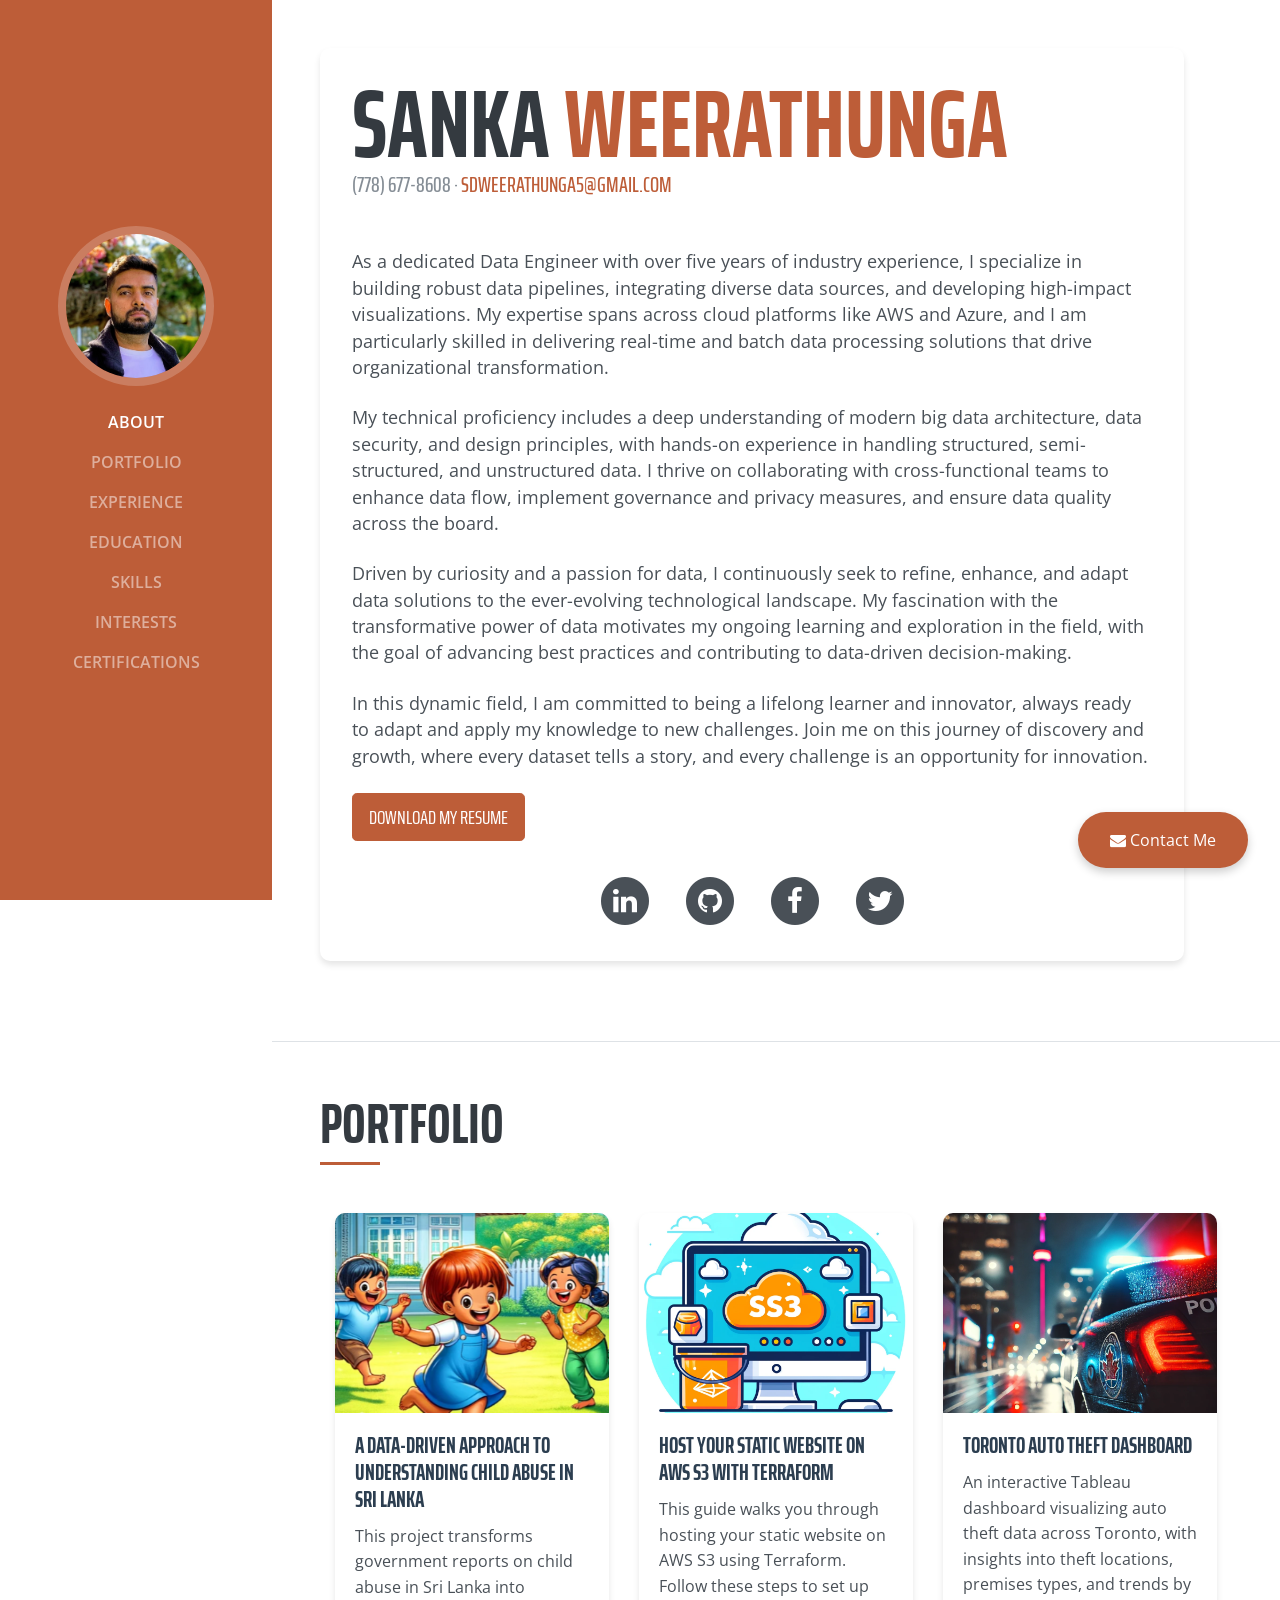
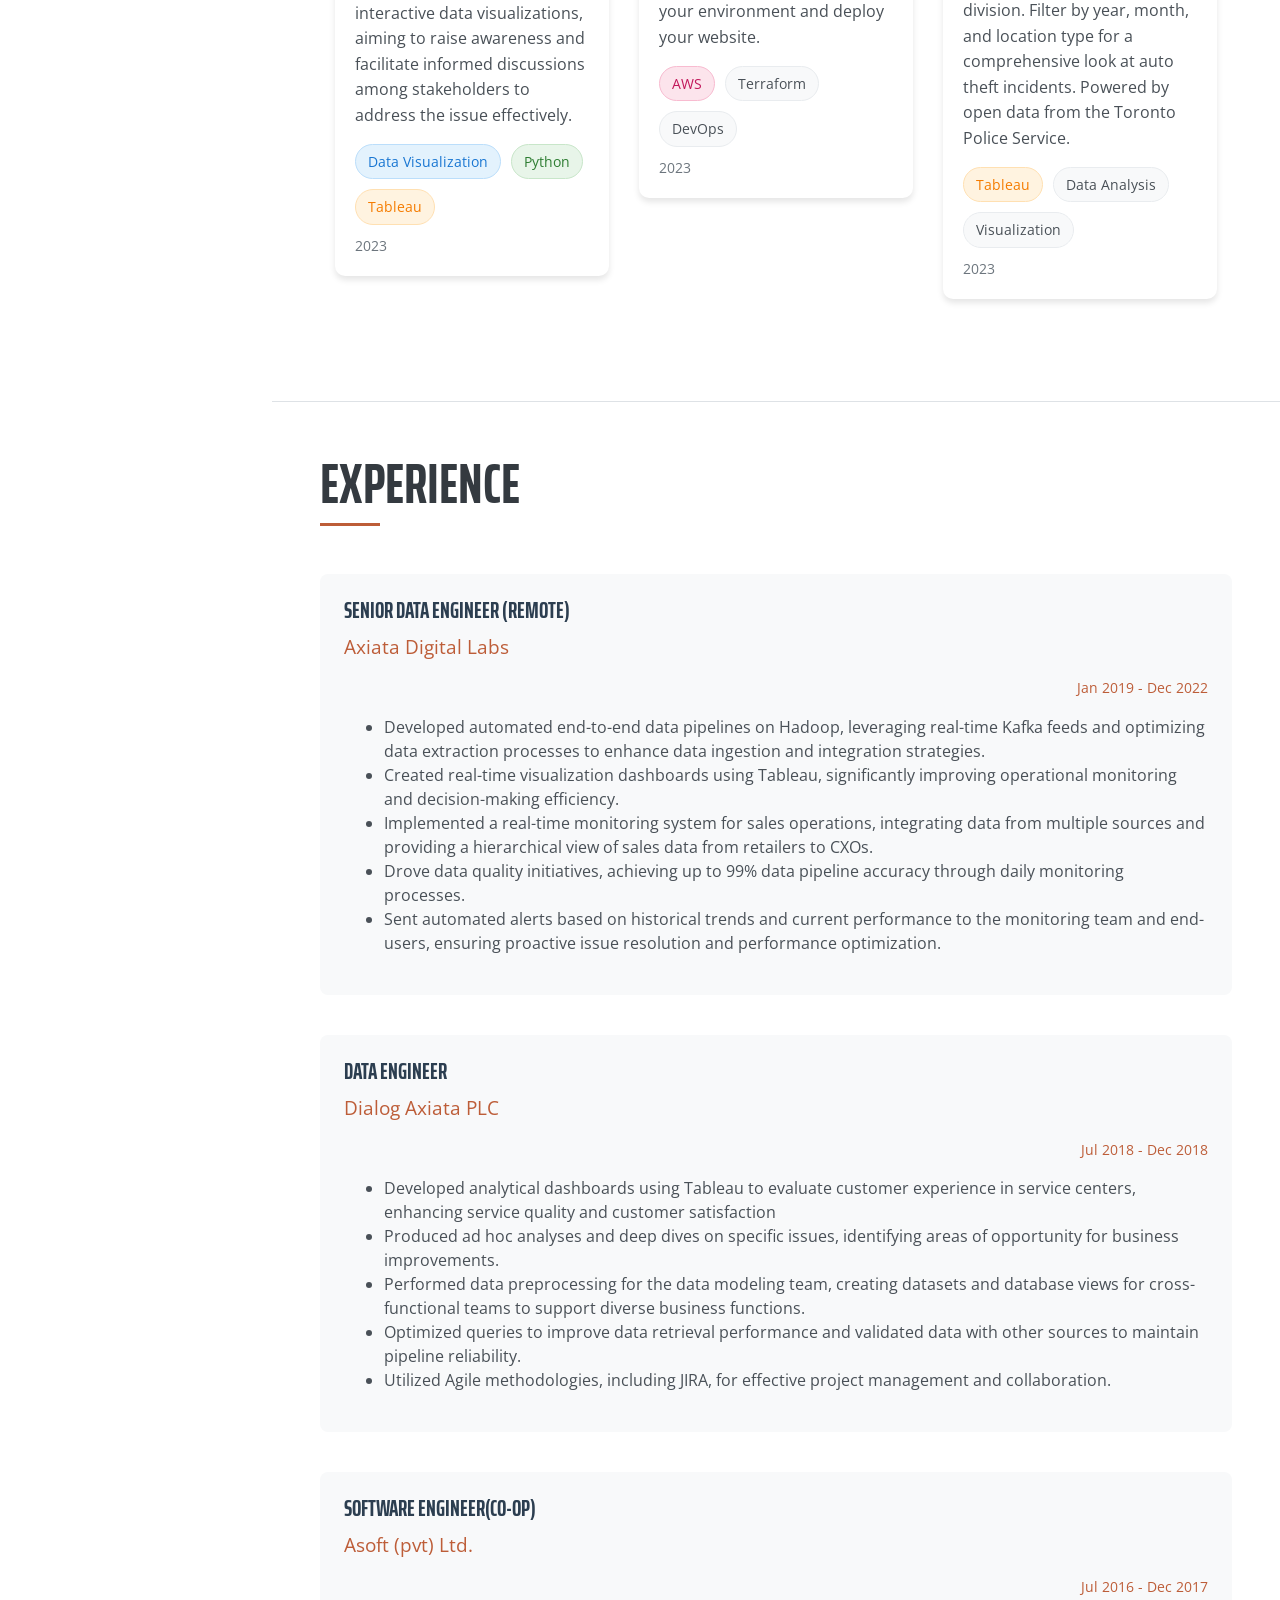
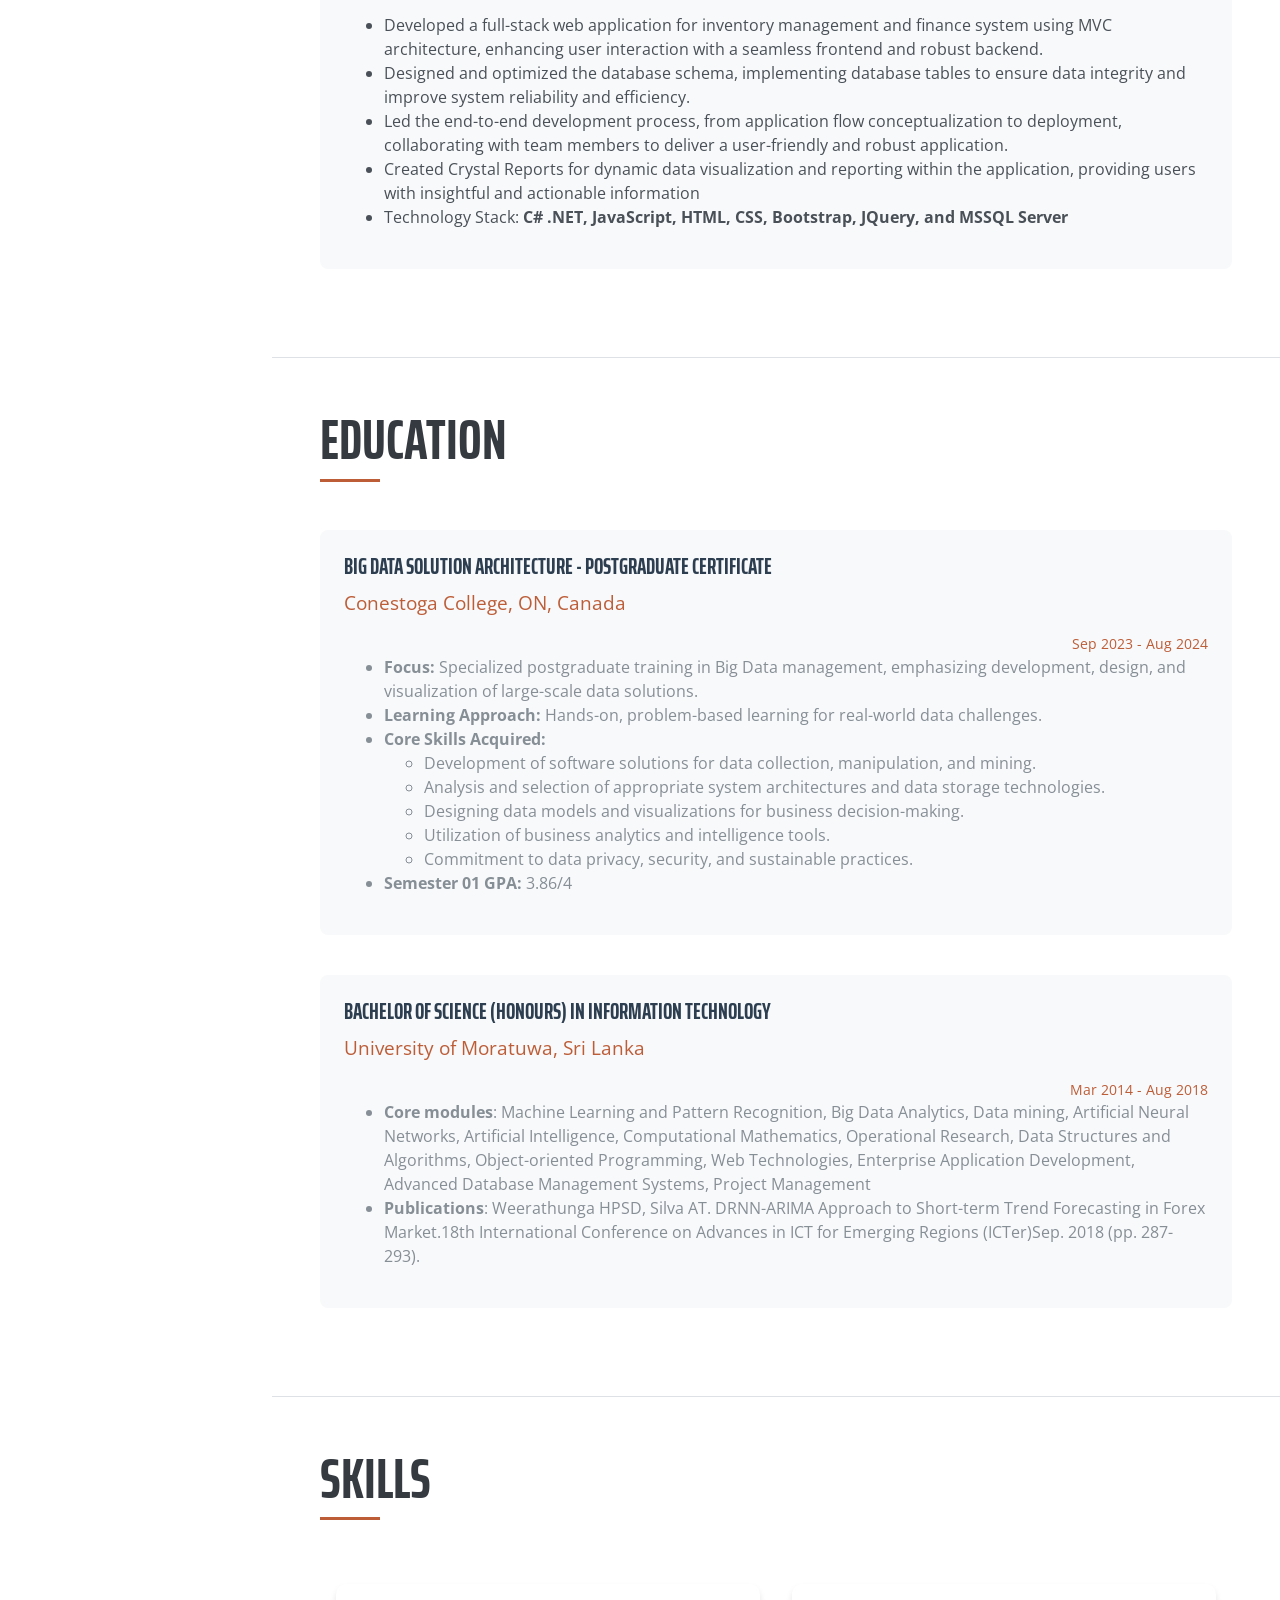
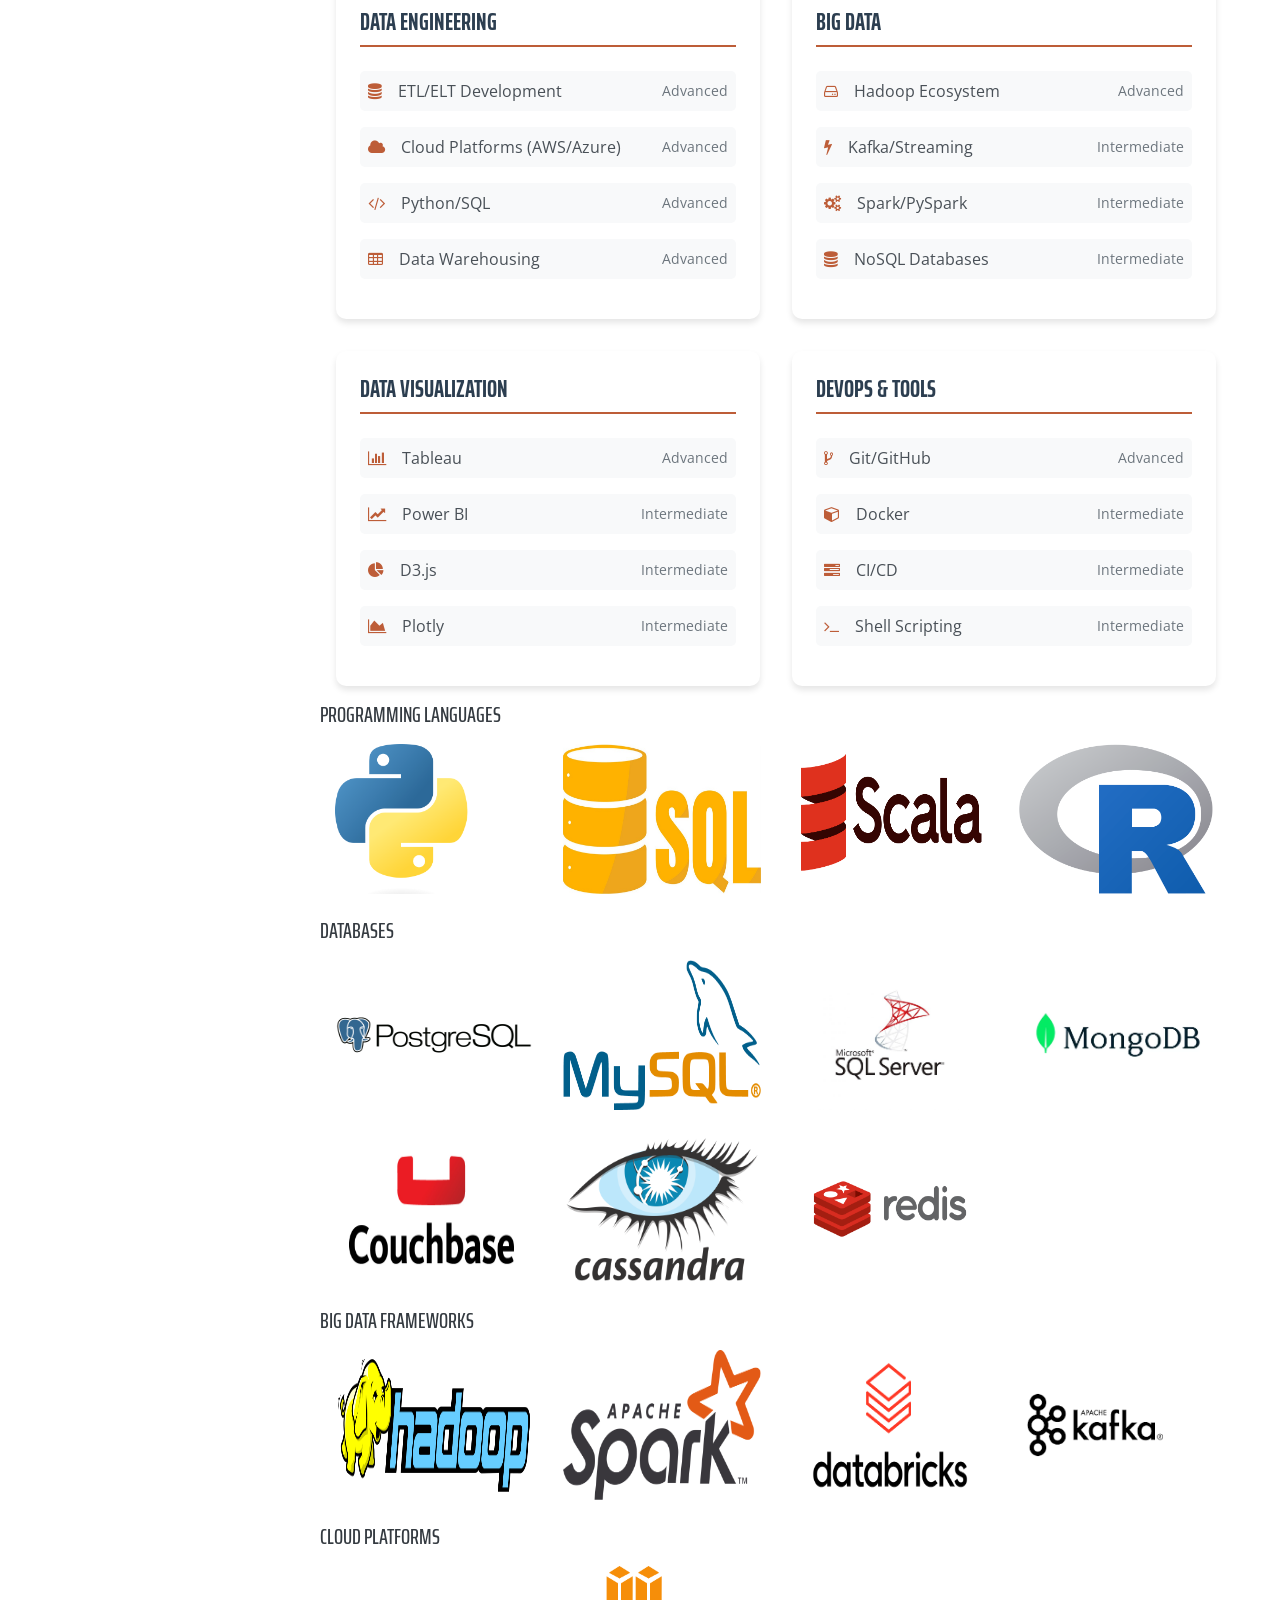
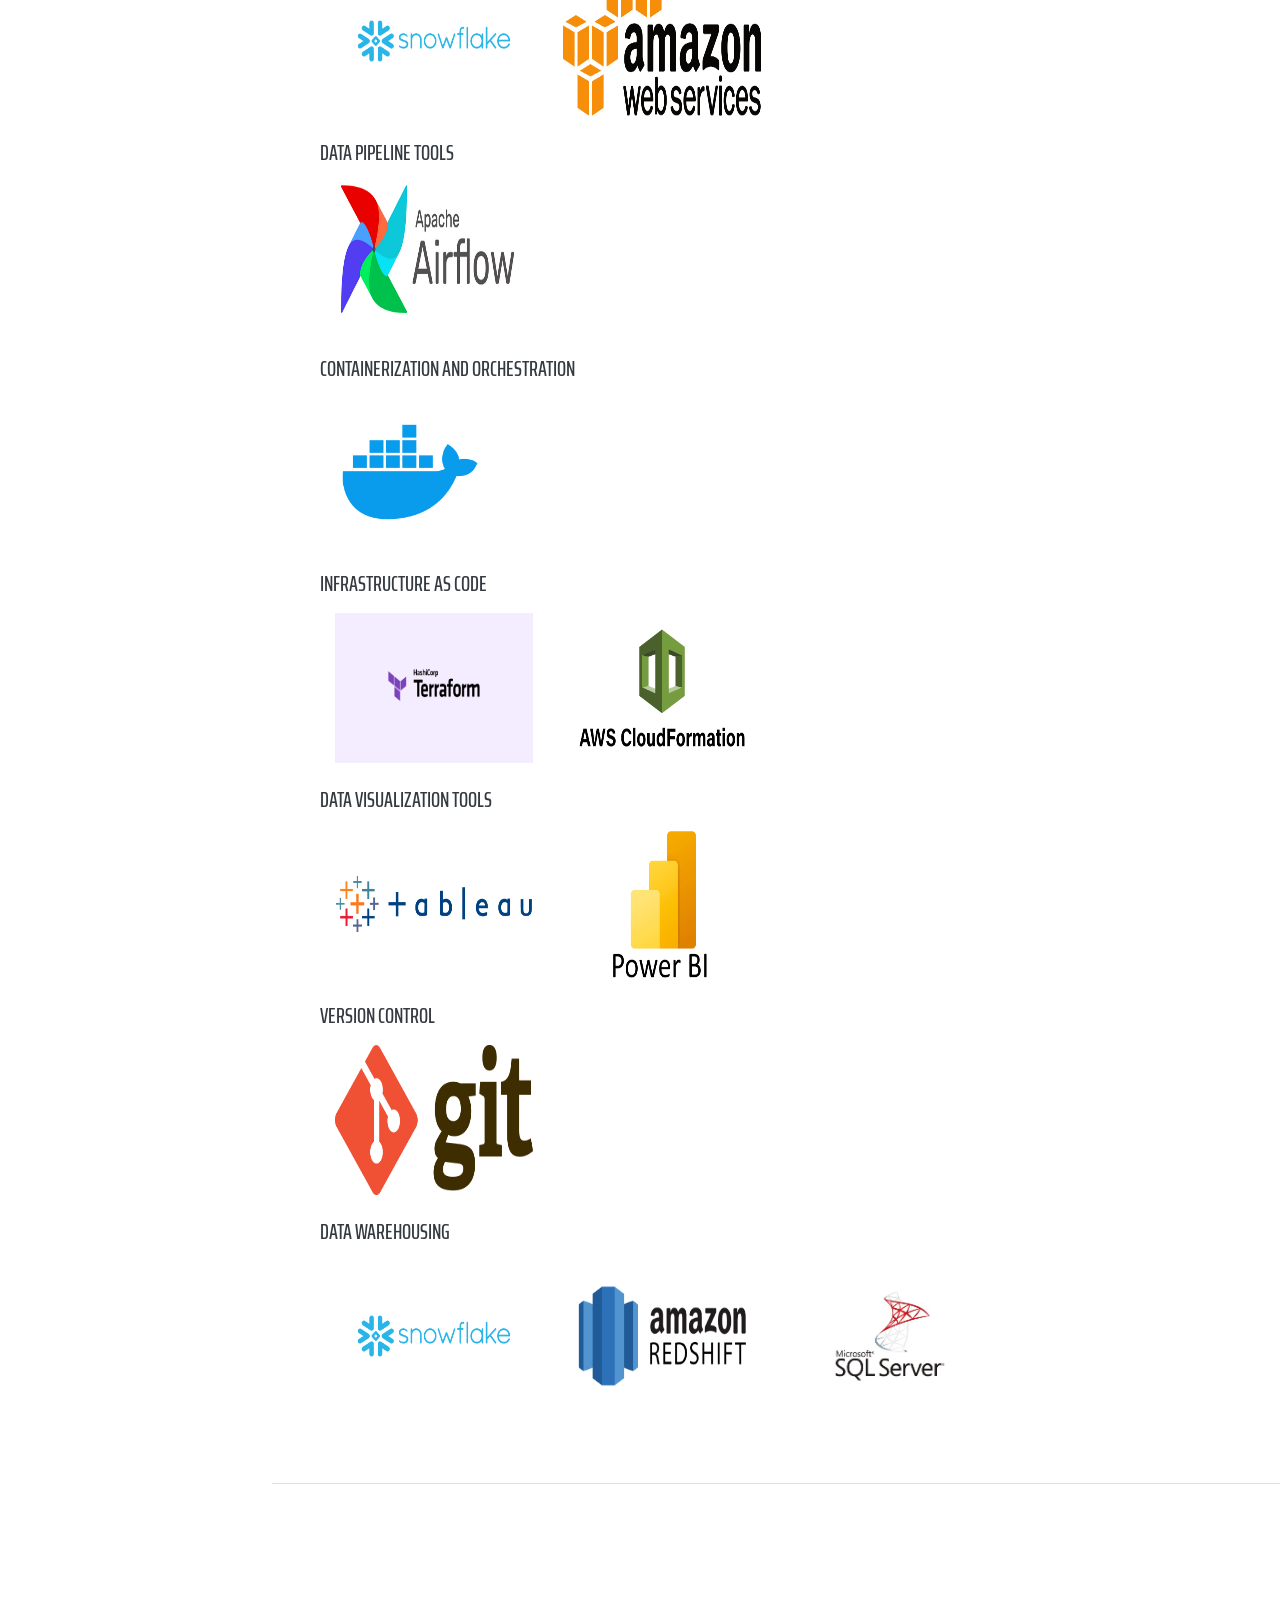
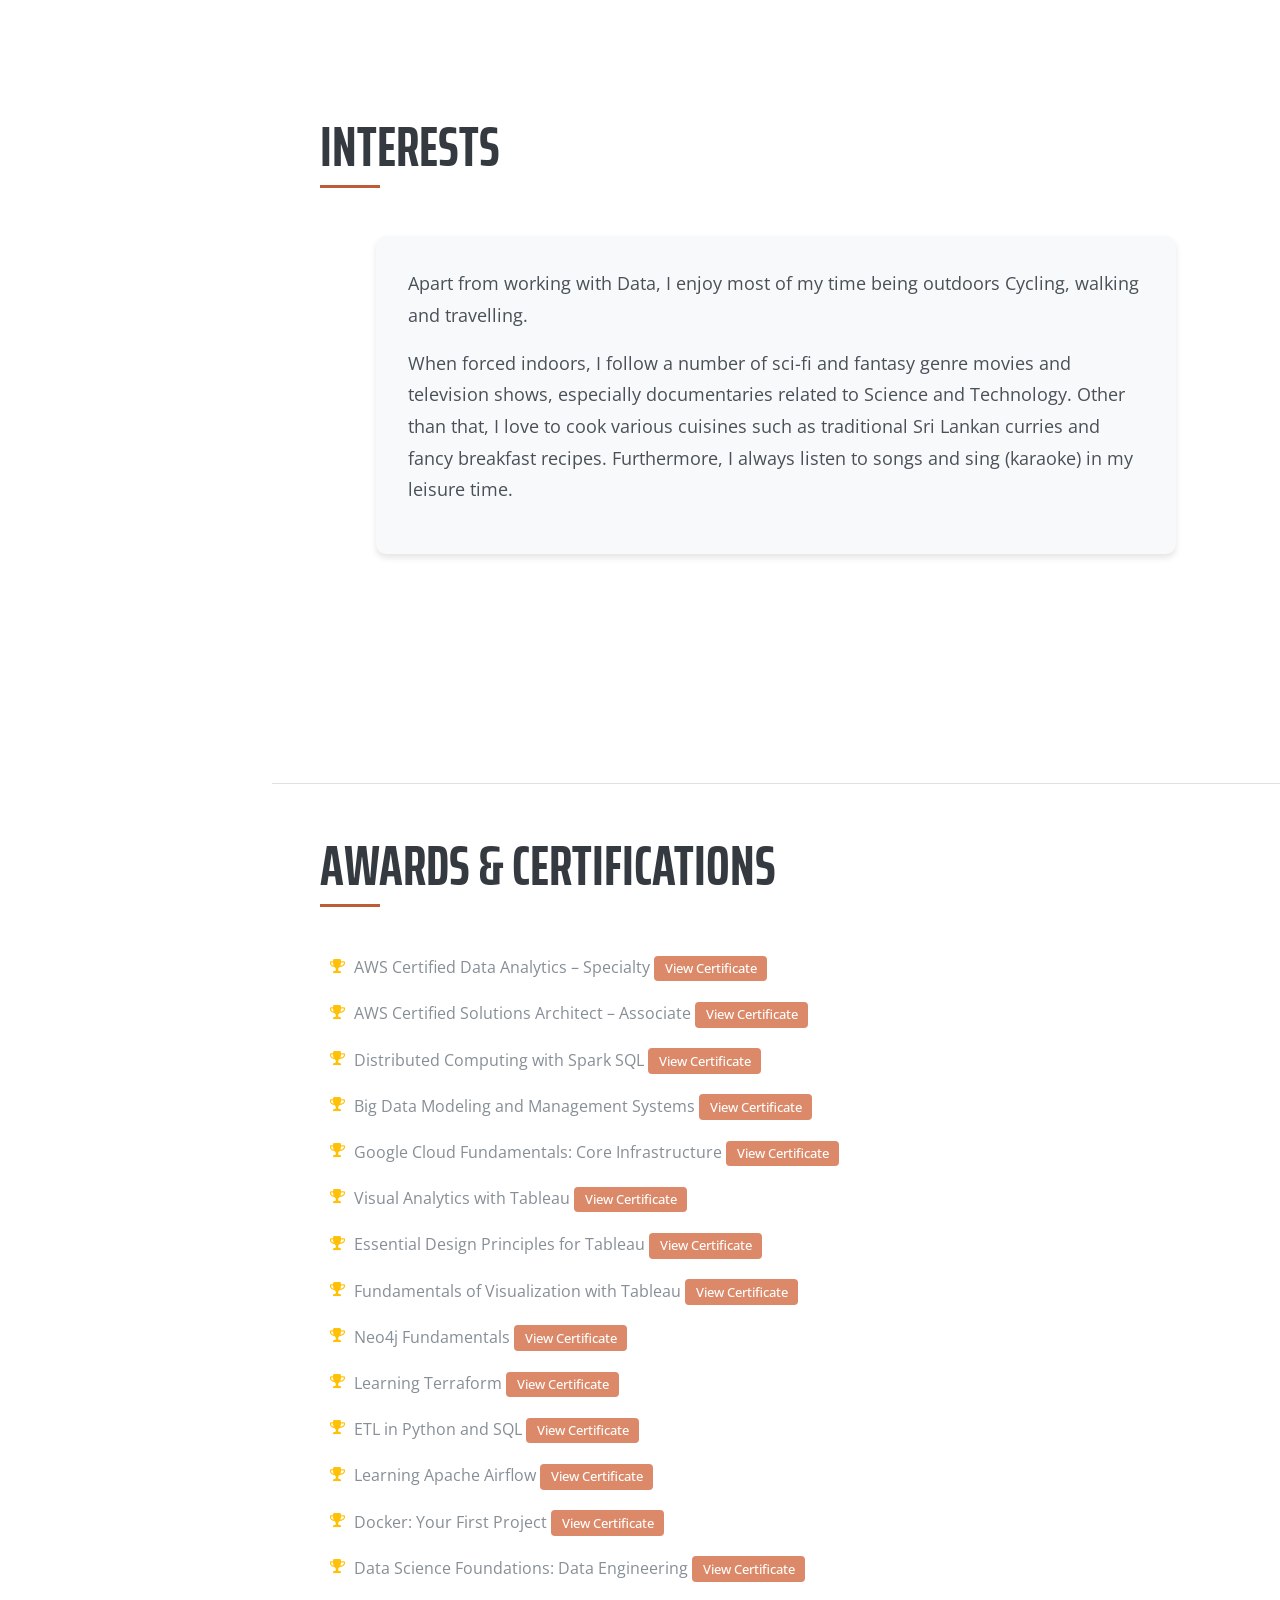
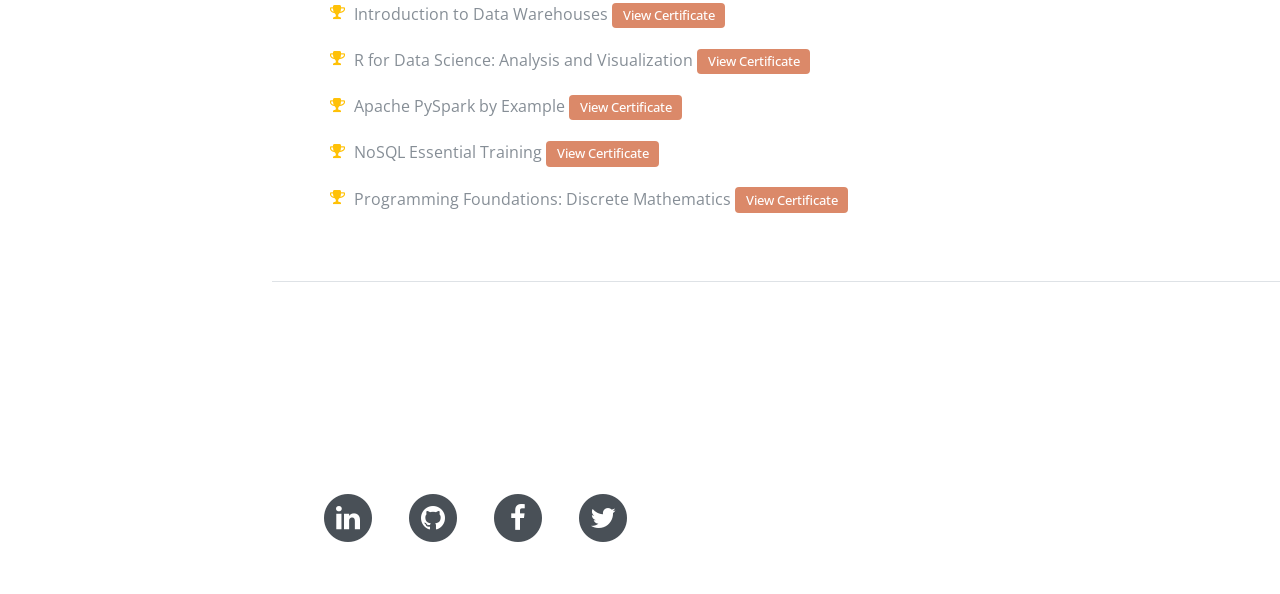
==== index.html @ 26656d1e "revamp" ====
<!DOCTYPE html>
<!-- Test deployment workflow -->
<html lang="en">

<head>
  <!-- Google tag (gtag.js) -->
  <script async src="https://www.googletagmanager.com/gtag/js?id=G-53X48XYKJS"></script>
  <script>
    window.dataLayer = window.dataLayer || [];
    function gtag() { dataLayer.push(arguments); }
    gtag('js', new Date());

    gtag('config', 'G-53X48XYKJS');
  </script>


  <meta charset="utf-8">
  <meta name="viewport" content="width=device-width, initial-scale=1, shrink-to-fit=no">
  <meta name="description" content="">
  <meta name="author" content="">

  <title>Sanka Weerathunga</title>

  <!-- Bootstrap core CSS -->
  <link href="vendor/bootstrap/css/bootstrap.min.css" rel="stylesheet">

  <!-- Custom fonts for this template -->
  <link href="https://fonts.googleapis.com/css?family=Saira+Extra+Condensed:100,200,300,400,500,600,700,800,900"
    rel="stylesheet">
  <link href="https://fonts.googleapis.com/css?family=Open+Sans:300,300i,400,400i,600,600i,700,700i,800,800i"
    rel="stylesheet">
  <link href="vendor/font-awesome/css/font-awesome.min.css" rel="stylesheet">
  <link href="vendor/devicons/css/devicons.min.css" rel="stylesheet">
  <link href="vendor/simple-line-icons/css/simple-line-icons.css" rel="stylesheet">

  <!-- Custom styles for this template -->
  <link href="css/my_style.css" rel="stylesheet">
  <link href="css/resume.min.css" rel="stylesheet">
  <link href="css/portfolio.css" rel="stylesheet">
  <link href="css/skills.css" rel="stylesheet">
  <link href="css/main.css" rel="stylesheet">
  <link href="css/contact.css" rel="stylesheet">

  <div id="header-component"></div>
</head>

<body id="page-top">

  <nav class="navbar navbar-expand-lg navbar-dark bg-primary fixed-top" id="sideNav">
    <a class="navbar-brand js-scroll-trigger" href="#page-top">
      <span class="d-block d-lg-none"></span>
      <span class="d-none d-lg-block">
        <img class="img-fluid img-profile rounded-circle mx-auto mb-2" src="img/profile.jpg" alt="">
      </span>
    </a>
    <button class="navbar-toggler" type="button" data-toggle="collapse" data-target="#navbarSupportedContent"
      aria-controls="navbarSupportedContent" aria-expanded="false" aria-label="Toggle navigation">
      <span class="navbar-toggler-icon"></span>
    </button>
    <div class="collapse navbar-collapse" id="navbarSupportedContent">
      <ul class="navbar-nav">
        <li class="nav-item">
          <a class="nav-link js-scroll-trigger" href="#about">About</a>
        </li>
        <li class="nav-item">
          <a class="nav-link js-scroll-trigger" href="#portfolio">Portfolio</a>
        </li>
        <li class="nav-item">
          <a class="nav-link js-scroll-trigger" href="#experience">Experience</a>
        </li>
        <li class="nav-item">
          <a class="nav-link js-scroll-trigger" href="#education">Education</a>
        </li>
        <li class="nav-item">
          <a class="nav-link js-scroll-trigger" href="#skills">Skills</a>
        </li>
        <li class="nav-item">
          <a class="nav-link js-scroll-trigger" href="#interests">Interests</a>
        </li>
        <li class="nav-item">
          <a class="nav-link js-scroll-trigger" href="#awards">CERTIFICATIONS</a>
        </li>
      </ul>
    </div>
  </nav>

  <div class="container-fluid p-0">

    <section class="resume-section p-3 p-lg-5 d-flex d-column" id="about">
      <div class="my-auto">
        <div class="section-content">
          <h1 class="mb-0">Sanka
            <span class="text-primary">Weerathunga</span>
          </h1>
          <div class="subheading mb-5">(778) 677-8608 ·
            <a href="mailto:sdweerathunga5@gmail.com">sdweerathunga5@gmail.com</a>
          </div>
          <div class="about-content">
            <p class="about-text">As a dedicated Data Engineer with over five years of industry experience, I specialize in building robust data pipelines, 
            integrating diverse data sources, and developing high-impact visualizations. My expertise spans across cloud platforms like AWS and Azure, 
            and I am particularly skilled in delivering real-time and batch data processing solutions that drive organizational transformation.</p>

            <p class="about-text">My technical proficiency includes a deep understanding of modern big data architecture, data security, and design principles, 
            with hands-on experience in handling structured, semi-structured, and unstructured data. 
            I thrive on collaborating with cross-functional teams to enhance data flow, implement governance and privacy measures, 
            and ensure data quality across the board.</p>

            <p class="about-text">Driven by curiosity and a passion for data, I continuously seek to refine, enhance, 
            and adapt data solutions to the ever-evolving technological landscape. My fascination with the transformative power of data motivates my ongoing learning and exploration in the field, 
            with the goal of advancing best practices and contributing to data-driven decision-making.</p>

            <p class="about-text">In this dynamic field, I am committed to being a lifelong learner and innovator, 
            always ready to adapt and apply my knowledge to new challenges. 
            Join me on this journey of discovery and growth, where every dataset tells a story, 
            and every challenge is an opportunity for innovation.</p>
          </div>

          <div class="subheading mb-3">
            <a id="resume" class="btn btn-custom-color btn-lg" href="resume/Sanka_weerathunga_resume.pdf"
              download="Sanka_weerathunga_resume.pdf" target="_blank">Download My Resume</a>
          </div>

          <div class="social-icons">
            <ul class="list-inline list-social-icons mb-0">
              <li class="list-inline-item">
                <a href="https://www.linkedin.com/in/sanka-weerathunga/" target="_blank">
                  <span class="fa-stack fa-lg">
                    <i class="fa fa-circle fa-stack-2x"></i>
                    <i class="fa fa-linkedin fa-stack-1x fa-inverse"></i>
                  </span>
                </a>
              </li>
              <li class="list-inline-item">
                <a href="https://github.com/SankaW/" target="_blank">
                  <span class="fa-stack fa-lg">
                    <i class="fa fa-circle fa-stack-2x"></i>
                    <i class="fa fa-github fa-stack-1x fa-inverse"></i>
                  </span>
                </a>
              </li>
              <li class="list-inline-item">
                <a href="https://www.facebook.com/sanka.weerathunga.5" target="_blank">
                  <span class="fa-stack fa-lg">
                    <i class="fa fa-circle fa-stack-2x"></i>
                    <i class="fa fa-facebook fa-stack-1x fa-inverse"></i>
                  </span>
                </a>
              </li>
              <li class="list-inline-item">
                <a href="#">
                  <span class="fa-stack fa-lg">
                    <i class="fa fa-circle fa-stack-2x"></i>
                    <i class="fa fa-twitter fa-stack-1x fa-inverse"></i>
                  </span>
                </a>
              </li>

            </ul>
          </div>
        </div>
      </div>
    </section>

    <section class="resume-section p-3 p-lg-5 d-flex d-column" id="portfolio">
      <div class="my-auto">
        <h2 class="mb-5">Portfolio</h2>
        <div class="container">
          <div class="row">
            <!-- Projects will be dynamically loaded here -->
          </div>
        </div>
      </div>
    </section>

    <section class="resume-section p-3 p-lg-5 d-flex flex-column" id="experience">
      <div class="my-auto">
        <h2 class="mb-5">Experience</h2>

        <div class="experience-item">
          <div class="resume-content mr-auto">
            <h3 class="experience-title">Senior Data Engineer (remote)</h3>
            <div class="experience-company">Axiata Digital Labs</div>
            <div class="experience-date text-md-right">
              <span class="text-primary">Jan 2019 - Dec 2022</span>
            </div>
            <ul class="experience-description">
              <li>Developed automated end-to-end data pipelines on Hadoop, leveraging real-time Kafka feeds and optimizing data extraction processes to enhance data ingestion and integration strategies.</li>
              <li>Created real-time visualization dashboards using Tableau, significantly improving operational monitoring and decision-making efficiency.</li>
              <li>Implemented a real-time monitoring system for sales operations, integrating data from multiple sources and providing a hierarchical view of sales data from retailers to CXOs.</li>
              <li>Drove data quality initiatives, achieving up to 99% data pipeline accuracy through daily monitoring processes.</li>
              <li>Sent automated alerts based on historical trends and current performance to the monitoring team and end-users, ensuring proactive issue resolution and performance optimization.</li>
            </ul>
          </div>
        </div>

        <div class="experience-item">
          <div class="resume-content mr-auto">
            <h3 class="experience-title">Data Engineer</h3>
            <div class="experience-company">Dialog Axiata PLC</div>
            <div class="experience-date text-md-right">
              <span class="text-primary">Jul 2018 - Dec 2018</span>
            </div>
            <ul class="experience-description">
              <li>Developed analytical dashboards using Tableau to evaluate customer experience in service centers, enhancing service quality and customer satisfaction</li>
              <li>Produced ad hoc analyses and deep dives on specific issues, identifying areas of opportunity for business improvements.</li>
              <li>Performed data preprocessing for the data modeling team, creating datasets and database views for cross-functional teams to support diverse business functions.</li>
              <li>Optimized queries to improve data retrieval performance and validated data with other sources to maintain pipeline reliability.</li>
              <li>Utilized Agile methodologies, including JIRA, for effective project management and collaboration.</li>
            </ul>
          </div>
        </div>

        <div class="experience-item">
          <div class="resume-content mr-auto">
            <h3 class="experience-title">Software Engineer(Co-op)</h3>
            <div class="experience-company">Asoft (pvt) Ltd.</div>
            <div class="experience-date text-md-right">
              <span class="text-primary">Jul 2016 - Dec 2017</span>
            </div>
            <ul class="experience-description">
              <li>Developed a full-stack web application for inventory management and finance system using MVC architecture,
                enhancing user interaction with a seamless frontend and robust backend.</li>
              <li>Designed and optimized the database schema, implementing database tables to ensure data integrity and
                improve system reliability and efficiency.</li>
              <li>Led the end-to-end development process, from application flow conceptualization to deployment, collaborating
                with team members to deliver a user-friendly and robust application.</li>
              <li>Created Crystal Reports for dynamic data visualization and reporting within the application, providing users
                with insightful and actionable information</li>
              <li>Technology Stack:<b> C# .NET, JavaScript, HTML, CSS, Bootstrap, JQuery, and MSSQL Server</b></li>
            </ul>
          </div>
        </div>
      </div>
    </section>

    <section class="resume-section p-3 p-lg-5 d-flex flex-column" id="education">
      <div class="my-auto">
        <h2 class="mb-5">Education</h2>

        <div class="education-item">
          <div class="resume-content mr-auto">
            <h3 class="education-title">Big Data Solution Architecture - Postgraduate Certificate</h3>
            <div class="education-school">Conestoga College, ON, Canada</div>
            <div class="education-date text-md-right">
              <span class="text-primary">Sep 2023 - Aug 2024</span>
            </div>
            <ul>
              <li><strong>Focus:</strong> Specialized postgraduate training in Big Data management, emphasizing
                development, design, and visualization of large-scale data solutions.</li>
              <li><strong>Learning Approach:</strong> Hands-on, problem-based learning for real-world data challenges.</li>
              <li><strong>Core Skills Acquired:</strong>
                <ul>
                  <li>Development of software solutions for data collection, manipulation, and mining.</li>
                  <li>Analysis and selection of appropriate system architectures and data storage technologies.</li>
                  <li>Designing data models and visualizations for business decision-making.</li>
                  <li>Utilization of business analytics and intelligence tools.</li>
                  <li>Commitment to data privacy, security, and sustainable practices.</li>
                </ul>
              <li><strong>Semester 01 GPA:</strong> 3.86/4</li>
            </ul>
          </div>
        </div>

        <div class="education-item">
          <div class="resume-content mr-auto">
            <h3 class="education-title">Bachelor of Science (Honours) in Information Technology</h3>
            <div class="education-school">University of Moratuwa, Sri Lanka</div>
            <div class="education-date text-md-right">
              <span class="text-primary">Mar 2014 - Aug 2018</span>
            </div>
            <ul>
              <li><b>Core modules</b>: Machine Learning and Pattern Recognition, Big Data Analytics, Data mining,
                Artificial Neural Networks, Artificial Intelligence, Computational Mathematics, Operational Research,
                Data Structures and Algorithms, Object-oriented Programming, Web Technologies, Enterprise Application
                Development, Advanced Database Management Systems, Project Management</li>
              <li><b>Publications</b>: Weerathunga HPSD, Silva AT. DRNN-ARIMA Approach to Short-term Trend Forecasting in
                Forex Market.18th International Conference on Advances in ICT for Emerging Regions
                (ICTer)Sep. 2018 (pp. 287-293).</li>
            </ul>
          </div>
        </div>
      </div>
    </section>

    <section class="resume-section p-3 p-lg-5 d-flex flex-column" id="skills">
      <div class="my-auto">
        <h2 class="mb-5">Skills</h2>
        
        <div class="skills-container">
          <!-- Data Engineering Skills -->
          <div class="skill-category">
            <h3>Data Engineering</h3>
            <ul class="skill-list">
              <li class="skill-item">
                <i class="fa fa-database skill-icon"></i>
                <span class="skill-name">ETL/ELT Development</span>
                <span class="skill-level">Advanced</span>
              </li>
              <li class="skill-item">
                <i class="fa fa-cloud skill-icon"></i>
                <span class="skill-name">Cloud Platforms (AWS/Azure)</span>
                <span class="skill-level">Advanced</span>
              </li>
              <li class="skill-item">
                <i class="fa fa-code skill-icon"></i>
                <span class="skill-name">Python/SQL</span>
                <span class="skill-level">Advanced</span>
              </li>
              <li class="skill-item">
                <i class="fa fa-table skill-icon"></i>
                <span class="skill-name">Data Warehousing</span>
                <span class="skill-level">Advanced</span>
              </li>
            </ul>
          </div>

          <!-- Big Data Skills -->
          <div class="skill-category">
            <h3>Big Data</h3>
            <ul class="skill-list">
              <li class="skill-item">
                <i class="fa fa-hdd-o skill-icon"></i>
                <span class="skill-name">Hadoop Ecosystem</span>
                <span class="skill-level">Advanced</span>
              </li>
              <li class="skill-item">
                <i class="fa fa-bolt skill-icon"></i>
                <span class="skill-name">Kafka/Streaming</span>
                <span class="skill-level">Intermediate</span>
              </li>
              <li class="skill-item">
                <i class="fa fa-cogs skill-icon"></i>
                <span class="skill-name">Spark/PySpark</span>
                <span class="skill-level">Intermediate</span>
              </li>
              <li class="skill-item">
                <i class="fa fa-database skill-icon"></i>
                <span class="skill-name">NoSQL Databases</span>
                <span class="skill-level">Intermediate</span>
              </li>
            </ul>
          </div>

          <!-- Visualization Skills -->
          <div class="skill-category">
            <h3>Data Visualization</h3>
            <ul class="skill-list">
              <li class="skill-item">
                <i class="fa fa-bar-chart skill-icon"></i>
                <span class="skill-name">Tableau</span>
                <span class="skill-level">Advanced</span>
              </li>
              <li class="skill-item">
                <i class="fa fa-line-chart skill-icon"></i>
                <span class="skill-name">Power BI</span>
                <span class="skill-level">Intermediate</span>
              </li>
              <li class="skill-item">
                <i class="fa fa-pie-chart skill-icon"></i>
                <span class="skill-name">D3.js</span>
                <span class="skill-level">Intermediate</span>
              </li>
              <li class="skill-item">
                <i class="fa fa-area-chart skill-icon"></i>
                <span class="skill-name">Plotly</span>
                <span class="skill-level">Intermediate</span>
              </li>
            </ul>
          </div>

          <!-- DevOps Skills -->
          <div class="skill-category">
            <h3>DevOps & Tools</h3>
            <ul class="skill-list">
              <li class="skill-item">
                <i class="fa fa-code-fork skill-icon"></i>
                <span class="skill-name">Git/GitHub</span>
                <span class="skill-level">Advanced</span>
              </li>
              <li class="skill-item">
                <i class="fa fa-cube skill-icon"></i>
                <span class="skill-name">Docker</span>
                <span class="skill-level">Intermediate</span>
              </li>
              <li class="skill-item">
                <i class="fa fa-tasks skill-icon"></i>
                <span class="skill-name">CI/CD</span>
                <span class="skill-level">Intermediate</span>
              </li>
              <li class="skill-item">
                <i class="fa fa-terminal skill-icon"></i>
                <span class="skill-name">Shell Scripting</span>
                <span class="skill-level">Intermediate</span>
              </li>
            </ul>
          </div>
        </div>
      </div>
    </section>

    <section class="resume-section p-3 p-lg-5 d-flex flex-column" id="interests">
      <div class="my-auto">
        <h2 class="mb-5">Interests</h2>
        <div class="interests-content">
          <p class="interests-text">Apart from working with Data, I enjoy most of my time being outdoors Cycling, walking and travelling.</p>
          <p class="interests-text">When forced indoors, I follow a number of sci-fi and fantasy genre movies and television shows,
            especially documentaries related to Science and Technology. Other than that, I love to cook various cuisines
            such as traditional Sri Lankan curries and fancy breakfast recipes. Furthermore, I always listen to songs and
            sing (karaoke) in my leisure time.</p>
        </div>
      </div>
    </section>

    <section class="resume-section p-3 p-lg-5 d-flex flex-column" id="awards">
      <div class="my-auto">
        <h2 class="mb-5">Awards &amp; Certifications</h2>
        <ul id="certificate_list" class="fa-ul mb-0">
          <!--Certificate list will be created by js based od csv file data , that convert by csv to js array-->
        </ul>
      </div>
    </section>

    <button id="toggle-contact" class="contact-btn toggle-contact">
      <i class="fa fa-envelope"></i> Contact Me
    </button>

    <section class="contact-section" id="contact">
      <div id="contact-container" class="contact-container">
        <div class="contact-form">
          <h2 class="mb-4">Get in Touch</h2>
          
          <div id="success-message" class="success-message"></div>
          <div id="error-message" class="error-message"></div>
          
          <form id="contact-form">
            <div class="form-group">
              <label for="contact-name" class="form-label">Name</label>
              <input type="text" id="contact-name" class="form-control" required>
            </div>
            
            <div class="form-group">
              <label for="contact-email" class="form-label">Email</label>
              <input type="email" id="contact-email" class="form-control" required>
            </div>
            
            <div class="form-group">
              <label for="contact-subject" class="form-label">Subject</label>
              <input type="text" id="contact-subject" class="form-control" required>
            </div>
            
            <div class="form-group">
              <label for="contact-message" class="form-label">Message</label>
              <textarea id="contact-message" class="form-control" required></textarea>
            </div>
            
            <button type="submit" id="submit-contact" class="contact-btn">
              Send Message
              <span id="submit-spinner" class="spinner"></span>
            </button>
          </form>
        </div>
      </div>
    </section>

  </div>
  
  <div id="footer-component"></div>
  <script src="js/components.js"></script>
  <script src="js/projects.js"></script>
  
  <!-- Bootstrap core JavaScript -->
  <script src="vendor/jquery/jquery.min.js"></script>
  <script src="vendor/bootstrap/js/bootstrap.bundle.min.js"></script>

  <!-- Plugin JavaScript -->
  <script src="vendor/jquery-easing/jquery.easing.min.js"></script>

  <!-- Custom scripts for this template -->
  <!-- <script src="https://ajax.googleapis.com/ajax/libs/jquery/3.5.1/jquery.min.js"></script> -->
  <script src="certifications/certifications.js"></script>
  <script src="skills/technology_tools.js"></script>
  <script src="js/my_js.js"></script>
  <script src="js/resume.min.js"></script>
  <script src="js/contact.js"></script>

</body>

</html>
---- vendor/devicons/css/devicons.min.css ----
/*!
 *  Devicons 1.8.0 made by Theodore Vorillas / http://vorillaz.com 
 */
@font-face{font-family:devicons;src:url(../fonts/devicons.eot?xqxft6);src:url(../fonts/devicons.eot?#iefixxqxft6) format("embedded-opentype"),url(../fonts/devicons.woff?xqxft6) format("woff"),url(../fonts/devicons.ttf?xqxft6) format("truetype"),url(../fonts/devicons.svg?xqxft6#devicons) format("svg");font-weight:400;font-style:normal}.devicons{font-family:devicons;speak:none;font-style:normal;font-weight:400;font-variant:normal;text-transform:none;line-height:1;-webkit-font-smoothing:antialiased;-moz-osx-font-smoothing:grayscale}.devicons-git:before{content:"\e602"}.devicons-git_compare:before{content:"\e628"}.devicons-git_branch:before{content:"\e625"}.devicons-git_commit:before{content:"\e629"}.devicons-git_pull_request:before{content:"\e626"}.devicons-git_merge:before{content:"\e627"}.devicons-bitbucket:before{content:"\e603"}.devicons-github_alt:before{content:"\e608"}.devicons-github_badge:before{content:"\e609"}.devicons-github:before{content:"\e60a"}.devicons-github_full:before{content:"\e617"}.devicons-java:before{content:"\e638"}.devicons-ruby:before{content:"\e639"}.devicons-scala:before{content:"\e637"}.devicons-python:before{content:"\e63c"}.devicons-go:before{content:"\e624"}.devicons-ruby_on_rails:before{content:"\e63b"}.devicons-django:before{content:"\e61d"}.devicons-markdown:before{content:"\e63e"}.devicons-php:before{content:"\e63d"}.devicons-mysql:before{content:"\e604"}.devicons-streamline:before{content:"\e605"}.devicons-database:before{content:"\e606"}.devicons-laravel:before{content:"\e63f"}.devicons-javascript:before{content:"\e64e"}.devicons-angular:before{content:"\e653"}.devicons-backbone:before{content:"\e652"}.devicons-coffeescript:before{content:"\e651"}.devicons-jquery:before{content:"\e650"}.devicons-modernizr:before{content:"\e620"}.devicons-jquery_ui:before{content:"\e654"}.devicons-ember:before{content:"\e61b"}.devicons-dojo:before{content:"\e61c"}.devicons-nodejs:before{content:"\e619"}.devicons-nodejs_small:before{content:"\e618"}.devicons-javascript_shield:before{content:"\e64f"}.devicons-bootstrap:before{content:"\e647"}.devicons-sass:before{content:"\e64b"}.devicons-css3_full:before{content:"\e64a"}.devicons-css3:before{content:"\e649"}.devicons-html5:before{content:"\e636"}.devicons-html5_multimedia:before{content:"\e632"}.devicons-html5_device_access:before{content:"\e633"}.devicons-html5_3d_effects:before{content:"\e635"}.devicons-html5_connectivity:before{content:"\e634"}.devicons-ghost_small:before{content:"\e614"}.devicons-ghost:before{content:"\e61f"}.devicons-magento:before{content:"\e640"}.devicons-joomla:before{content:"\e641"}.devicons-jekyll_small:before{content:"\e60d"}.devicons-drupal:before{content:"\e642"}.devicons-wordpress:before{content:"\e60b"}.devicons-grunt:before{content:"\e64c"}.devicons-bower:before{content:"\e64d"}.devicons-npm:before{content:"\e61e"}.devicons-yahoo_small:before{content:"\e62b"}.devicons-yahoo:before{content:"\e615"}.devicons-bing_small:before{content:"\e600"}.devicons-windows:before{content:"\e60f"}.devicons-linux:before{content:"\e612"}.devicons-ubuntu:before{content:"\e63a"}.devicons-android:before{content:"\e60e"}.devicons-apple:before{content:"\e611"}.devicons-appstore:before{content:"\e613"}.devicons-phonegap:before{content:"\e630"}.devicons-blackberry:before{content:"\e623"}.devicons-stackoverflow:before{content:"\e610"}.devicons-techcrunch:before{content:"\e62c"}.devicons-codrops:before{content:"\e62f"}.devicons-css_tricks:before{content:"\e601"}.devicons-smashing_magazine:before{content:"\e62d"}.devicons-netmagazine:before{content:"\e62e"}.devicons-codepen:before{content:"\e616"}.devicons-cssdeck:before{content:"\e62a"}.devicons-hackernews:before{content:"\e61a"}.devicons-dropbox:before{content:"\e607"}.devicons-google_drive:before{content:"\e631"}.devicons-visualstudio:before{content:"\e60c"}.devicons-unity_small:before{content:"\e621"}.devicons-raspberry_pi:before{content:"\e622"}.devicons-chrome:before{content:"\e643"}.devicons-ie:before{content:"\e644"}.devicons-firefox:before{content:"\e645"}.devicons-opera:before{content:"\e646"}.devicons-safari:before{content:"\e648"}.devicons-swift:before{content:"\e655"}.devicons-symfony:before{content:"\e656"}.devicons-symfony_badge:before{content:"\e657"}.devicons-less:before{content:"\e658"}.devicons-stylus:before{content:"\e659"}.devicons-trello:before{content:"\e65a"}.devicons-atlassian:before{content:"\e65b"}.devicons-jira:before{content:"\e65c"}.devicons-envato:before{content:"\e65d"}.devicons-snap_svg:before{content:"\e65e"}.devicons-raphael:before{content:"\e65f"}.devicons-google_analytics:before{content:"\e660"}.devicons-compass:before{content:"\e661"}.devicons-onedrive:before{content:"\e662"}.devicons-gulp:before{content:"\e663"}.devicons-atom:before{content:"\e664"}.devicons-cisco:before{content:"\e665"}.devicons-nancy:before{content:"\e666"}.devicons-clojure:before{content:"\e668"}.devicons-clojure_alt:before{content:"\e66a"}.devicons-perl:before{content:"\e669"}.devicons-celluloid:before{content:"\e66b"}.devicons-w3c:before{content:"\e66c"}.devicons-redis:before{content:"\e66d"}.devicons-postgresql:before{content:"\e66e"}.devicons-webplatform:before{content:"\e66f"}.devicons-jenkins:before{content:"\e667"}.devicons-requirejs:before{content:"\e670"}.devicons-opensource:before{content:"\e671"}.devicons-typo3:before{content:"\e672"}.devicons-uikit:before{content:"\e673"}.devicons-doctrine:before{content:"\e674"}.devicons-groovy:before{content:"\e675"}.devicons-nginx:before{content:"\e676"}.devicons-haskell:before{content:"\e677"}.devicons-zend:before{content:"\e678"}.devicons-gnu:before{content:"\e679"}.devicons-yeoman:before{content:"\e67a"}.devicons-heroku:before{content:"\e67b"}.devicons-debian:before{content:"\e67d"}.devicons-travis:before{content:"\e67e"}.devicons-dotnet:before{content:"\e67f"}.devicons-codeigniter:before{content:"\e680"}.devicons-javascript_badge:before{content:"\e681"}.devicons-yii:before{content:"\e682"}.devicons-msql_server:before{content:"\e67c"}.devicons-composer:before{content:"\e683"}.devicons-krakenjs_badge:before{content:"\e684"}.devicons-krakenjs:before{content:"\e685"}.devicons-mozilla:before{content:"\e686"}.devicons-firebase:before{content:"\e687"}.devicons-sizzlejs:before{content:"\e688"}.devicons-creativecommons:before{content:"\e689"}.devicons-creativecommons_badge:before{content:"\e68a"}.devicons-mitlicence:before{content:"\e68b"}.devicons-senchatouch:before{content:"\e68c"}.devicons-bugsense:before{content:"\e68d"}.devicons-extjs:before{content:"\e68e"}.devicons-mootools_badge:before{content:"\e68f"}.devicons-mootools:before{content:"\e690"}.devicons-ruby_rough:before{content:"\e691"}.devicons-komodo:before{content:"\e692"}.devicons-coda:before{content:"\e693"}.devicons-bintray:before{content:"\e694"}.devicons-terminal:before{content:"\e695"}.devicons-code:before{content:"\e696"}.devicons-responsive:before{content:"\e697"}.devicons-dart:before{content:"\e698"}.devicons-aptana:before{content:"\e699"}.devicons-mailchimp:before{content:"\e69a"}.devicons-netbeans:before{content:"\e69b"}.devicons-dreamweaver:before{content:"\e69c"}.devicons-brackets:before{content:"\e69d"}.devicons-eclipse:before{content:"\e69e"}.devicons-cloud9:before{content:"\e69f"}.devicons-scrum:before{content:"\e6a0"}.devicons-prolog:before{content:"\e6a1"}.devicons-terminal_badge:before{content:"\e6a2"}.devicons-code_badge:before{content:"\e6a3"}.devicons-mongodb:before{content:"\e6a4"}.devicons-meteor:before{content:"\e6a5"}.devicons-meteorfull:before{content:"\e6a6"}.devicons-fsharp:before{content:"\e6a7"}.devicons-rust:before{content:"\e6a8"}.devicons-ionic:before{content:"\e6a9"}.devicons-sublime:before{content:"\e6aa"}.devicons-appcelerator:before{content:"\e6ab"}.devicons-asterisk:before{content:"\e6ac"}.devicons-aws:before{content:"\e6ad"}.devicons-digital-ocean:before{content:"\e6ae"}.devicons-dlang:before{content:"\e6af"}.devicons-docker:before{content:"\e6b0"}.devicons-erlang:before{content:"\e6b1"}.devicons-google-cloud-platform:before{content:"\e6b2"}.devicons-grails:before{content:"\e6b3"}.devicons-illustrator:before{content:"\e6b4"}.devicons-intellij:before{content:"\e6b5"}.devicons-materializecss:before{content:"\e6b6"}.devicons-openshift:before{content:"\e6b7"}.devicons-photoshop:before{content:"\e6b8"}.devicons-rackspace:before{content:"\e6b9"}.devicons-react:before{content:"\e6ba"}.devicons-redhat:before{content:"\e6bb"}.devicons-scriptcs:before{content:"\e6bc"}.devicons-sqllite:before{content:"\e6c4"}.devicons-vim:before{content:"\e6c5"}
---- css/my_style.css ----
.tableau-responsive-container {
    overflow: hidden;
    position: relative;
    width: 100%;
    padding-top: 56.25%; /* 16:9 Aspect Ratio */
  }
  
  .tableauPlaceholder {
    position: absolute;
    top: 0;
    left: 0;
    width: 100%;
    height: 100%;
  }
  
  #resume {
    background-color: #bd5d38; 
    color: white; 
    border-color: #bd5d38;
  }

  #resume:hover {
    background-color: #ffffff; 
    color: #bd5d38; 
    border-color: #bd5d38;
  }

.list-item {
    margin-bottom: 20px;
  }

.badge-orange {
    background-color: #db8969; /* Or any specific shade of orange you prefer */
}
---- css/resume.min.css ----
/*!
 * Start Bootstrap - Resume v4.0.0-beta.2 (https://startbootstrap.com/template-overviews/resume)
 * Copyright 2013-2017 Start Bootstrap
 * Licensed under MIT (https://github.com/BlackrockDigital/startbootstrap-resume/blob/master/LICENSE)
 */body{font-family:'Open Sans',serif;padding-top:54px;color:#868e96}@media (min-width:992px){body{padding-top:0;padding-left:17rem}}h1,h2,h3,h4,h5,h6{font-family:'Saira Extra Condensed',serif;font-weight:700;text-transform:uppercase;color:#343a40}h1{font-size:6rem;line-height:5.5rem}h2{font-size:3.5rem}.subheading{text-transform:uppercase;font-weight:500;font-family:'Saira Extra Condensed',serif;font-size:1.35rem}.list-social-icons a{color:#495057}.list-social-icons a:hover{color:#bd5d38}.list-social-icons a .fa-lg{font-size:1.75rem}.list-icons{font-size:3rem}.list-icons .list-inline-item i:hover{color:#bd5d38}#sideNav .navbar-nav .nav-item .nav-link{font-weight:600;text-transform:uppercase}@media (min-width:992px){#sideNav{text-align:center;position:fixed;top:0;left:0;display:flex;flex-direction:column;width:17rem;height:100vh}#sideNav .navbar-brand{display:flex;margin:auto auto 0;padding:.5rem}#sideNav .navbar-brand .img-profile{max-width:10rem;max-height:10rem;border:.5rem solid rgba(255,255,255,.2)}#sideNav .navbar-collapse{display:flex;align-items:flex-start;flex-grow:0;width:100%;margin-bottom:auto}#sideNav .navbar-collapse .navbar-nav{flex-direction:column;width:100%}#sideNav .navbar-collapse .navbar-nav .nav-item{display:block}#sideNav .navbar-collapse .navbar-nav .nav-item .nav-link{display:block}}section.resume-section{border-bottom:1px solid #dee2e6;padding-top:5rem!important;padding-bottom:5rem!important}section.resume-section .resume-item .resume-date{min-width:none}@media (min-width:768px){section.resume-section{min-height:100vh}section.resume-section .resume-item .resume-date{min-width:18rem}}@media (min-width:992px){section.resume-section{padding-top:3rem!important;padding-bottom:3rem!important}}.bg-primary{background-color:#bd5d38!important}.text-primary{color:#bd5d38!important}a{color:#bd5d38}a:active,a:focus,a:hover{color:#824027}
---- css/portfolio.css ----
.card {
  transition: transform 0.3s ease-in-out, box-shadow 0.3s ease-in-out;
  border: none;
  box-shadow: 0 4px 6px rgba(0, 0, 0, 0.1);
}

.card:hover {
  transform: translateY(-5px);
  box-shadow: 0 8px 15px rgba(0, 0, 0, 0.2);
}

.card-img-top {
  height: 200px;
  object-fit: cover;
}

.card-title {
  font-size: 1.25rem;
  font-weight: 600;
  margin-bottom: 1rem;
  color: #2c3e50;
}

.card-text {
  color: #666;
  font-size: 0.9rem;
  line-height: 1.6;
}

.tech-stack {
  margin: 1rem 0;
}

.badge {
  font-size: 0.8rem;
  padding: 0.5em 0.8em;
  font-weight: 500;
}

.text-muted {
  font-size: 0.85rem;
}

/* Responsive adjustments */
@media (max-width: 768px) {
  .card-img-top {
    height: 180px;
  }
  
  .card-title {
    font-size: 1.1rem;
  }
  
  .card-text {
    font-size: 0.85rem;
  }
}

.portfolio-tags {
    display: flex;
    flex-wrap: wrap;
    gap: 10px;
    margin-top: 15px;
}

.portfolio-tag {
    background-color: #f8f9fa;
    color: #495057;
    padding: 6px 12px;
    border-radius: 20px;
    font-size: 0.9rem;
    transition: all 0.3s ease;
    border: 1px solid #e9ecef;
}

.portfolio-tag:hover {
    background-color: #e9ecef;
    transform: translateY(-2px);
}

/* Tag color variations */
.portfolio-tag[data-type="Data Visualization"] {
    background-color: #e3f2fd;
    color: #1976d2;
    border-color: #bbdefb;
}

.portfolio-tag[data-type="Python"] {
    background-color: #e8f5e9;
    color: #2e7d32;
    border-color: #c8e6c9;
}

.portfolio-tag[data-type="Tableau"] {
    background-color: #fff3e0;
    color: #f57c00;
    border-color: #ffe0b2;
}

.portfolio-tag[data-type="JavaScript"] {
    background-color: #fff8e1;
    color: #ffa000;
    border-color: #ffecb3;
}

.portfolio-tag[data-type="React"] {
    background-color: #e1f5fe;
    color: #0288d1;
    border-color: #b3e5fc;
}

.portfolio-tag[data-type="Node.js"] {
    background-color: #e8f5e9;
    color: #388e3c;
    border-color: #c8e6c9;
}

.portfolio-tag[data-type="SQL"] {
    background-color: #f3e5f5;
    color: #7b1fa2;
    border-color: #e1bee7;
}

.portfolio-tag[data-type="AWS"] {
    background-color: #fce4ec;
    color: #c2185b;
    border-color: #f8bbd0;
}

/* Project card styling */
.project-card {
    background: #fff;
    border-radius: 10px;
    box-shadow: 0 4px 6px rgba(0, 0, 0, 0.1);
    margin-bottom: 30px;
    overflow: hidden;
    transition: transform 0.3s ease, box-shadow 0.3s ease;
}

.project-card:hover {
    transform: translateY(-5px);
    box-shadow: 0 8px 15px rgba(0, 0, 0, 0.2);
}

.project-image {
    width: 100%;
    height: 200px;
    object-fit: cover;
}

.project-content {
    padding: 20px;
}

.project-title {
    font-size: 1.4rem;
    color: #2c3e50;
    margin-bottom: 10px;
}

.project-description {
    color: #495057;
    font-size: 1rem;
    margin-bottom: 15px;
    line-height: 1.6;
}

.project-year {
    color: #6c757d;
    font-size: 0.9rem;
    margin-top: 10px;
    display: block;
}
---- css/skills.css ----
.skills-container {
    display: grid;
    grid-template-columns: repeat(auto-fit, minmax(300px, 1fr));
    gap: 2rem;
    padding: 1rem;
}

.skill-category {
    background: #fff;
    border-radius: 10px;
    box-shadow: 0 4px 6px rgba(0, 0, 0, 0.1);
    padding: 1.5rem;
    transition: transform 0.3s ease, box-shadow 0.3s ease;
}

.skill-category:hover {
    transform: translateY(-5px);
    box-shadow: 0 8px 15px rgba(0, 0, 0, 0.2);
}

.skill-category h3 {
    color: #2c3e50;
    font-size: 1.5rem;
    margin-bottom: 1.5rem;
    padding-bottom: 0.5rem;
    border-bottom: 2px solid #bd5d38;
}

.skill-list {
    list-style: none;
    padding: 0;
    margin: 0;
}

.skill-item {
    display: flex;
    align-items: center;
    margin-bottom: 1rem;
    padding: 0.5rem;
    border-radius: 5px;
    background: #f8f9fa;
    transition: background-color 0.3s ease;
}

.skill-item:hover {
    background: #e9ecef;
}

.skill-icon {
    margin-right: 1rem;
    color: #bd5d38;
    font-size: 1.2rem;
}

.skill-name {
    font-size: 1rem;
    color: #495057;
}

.skill-level {
    margin-left: auto;
    font-size: 0.9rem;
    color: #6c757d;
}

/* Responsive adjustments */
@media (max-width: 768px) {
    .skills-container {
        grid-template-columns: 1fr;
    }
    
    .skill-category {
        padding: 1rem;
    }
}
---- css/main.css ----
/* Typography */
body {
    font-family: 'Open Sans', sans-serif;
    color: #2c3e50;
    line-height: 1.6;
}

h1, h2, h3, h4, h5, h6 {
    font-family: 'Saira Extra Condensed', sans-serif;
    font-weight: 600;
    color: #2c3e50;
}

h1 {
    font-size: 3.5rem;
    margin-bottom: 1.5rem;
}

h2 {
    font-size: 2.5rem;
    margin-bottom: 2rem;
    position: relative;
    padding-bottom: 0.5rem;
}

h2::after {
    content: '';
    position: absolute;
    bottom: 0;
    left: 0;
    width: 60px;
    height: 3px;
    background: #bd5d38;
}

h3 {
    font-size: 1.8rem;
    margin-bottom: 1.5rem;
}

/* Section Styling */
.resume-section {
    padding: 5rem 3rem;
    position: relative;
}

.section-content {
    background: #fff;
    border-radius: 10px;
    box-shadow: 0 4px 6px rgba(0, 0, 0, 0.1);
    padding: 2rem;
    margin-bottom: 2rem;
    transition: transform 0.3s ease, box-shadow 0.3s ease;
}

.section-content:hover {
    transform: translateY(-5px);
    box-shadow: 0 8px 15px rgba(0, 0, 0, 0.2);
}

/* About Section */
.about-content {
    max-width: 800px;
    margin: 0 auto;
}

.about-text {
    font-size: 1.1rem;
    color: #495057;
    margin-bottom: 1.5rem;
}

/* Experience Section */
.experience-item {
    margin-bottom: 2.5rem;
    padding: 1.5rem;
    border-radius: 8px;
    background: #f8f9fa;
    transition: all 0.3s ease;
}

.experience-item:hover {
    background: #fff;
    box-shadow: 0 4px 6px rgba(0, 0, 0, 0.1);
}

.experience-title {
    color: #2c3e50;
    font-size: 1.4rem;
    margin-bottom: 0.5rem;
}

.experience-company {
    color: #bd5d38;
    font-size: 1.2rem;
    margin-bottom: 1rem;
}

.experience-date {
    color: #6c757d;
    font-size: 0.9rem;
}

.experience-description {
    color: #495057;
    margin-top: 1rem;
}

/* Education Section */
.education-item {
    margin-bottom: 2.5rem;
    padding: 1.5rem;
    border-radius: 8px;
    background: #f8f9fa;
    transition: all 0.3s ease;
}

.education-item:hover {
    background: #fff;
    box-shadow: 0 4px 6px rgba(0, 0, 0, 0.1);
}

.education-title {
    color: #2c3e50;
    font-size: 1.4rem;
    margin-bottom: 0.5rem;
}

.education-school {
    color: #bd5d38;
    font-size: 1.2rem;
    margin-bottom: 1rem;
}

.education-date {
    color: #6c757d;
    font-size: 0.9rem;
}

/* Interests Section */
.interests-content {
    max-width: 800px;
    margin: 0 auto;
    padding: 2rem;
    background: #f8f9fa;
    border-radius: 10px;
    box-shadow: 0 4px 6px rgba(0, 0, 0, 0.1);
}

.interests-text {
    font-size: 1.1rem;
    color: #495057;
    line-height: 1.8;
}

/* Social Icons */
.social-icons {
    margin-top: 2rem;
}

.list-social-icons {
    display: flex;
    justify-content: center;
    gap: 1.5rem;
}

.list-social-icons .fa-stack {
    transition: transform 0.3s ease;
}

.list-social-icons .fa-stack:hover {
    transform: translateY(-5px);
}

/* Responsive Design */
@media (max-width: 768px) {
    .resume-section {
        padding: 3rem 1.5rem;
    }

    h1 {
        font-size: 2.8rem;
    }

    h2 {
        font-size: 2rem;
    }

    h3 {
        font-size: 1.5rem;
    }

    .section-content {
        padding: 1.5rem;
    }
}
---- css/contact.css ----
.contact-section {
    padding: 5rem 3rem;
    position: relative;
}

.contact-container {
    max-width: 600px;
    margin: 0 auto;
    display: none; /* Hidden by default */
    opacity: 0;
    transition: opacity 0.3s ease-in-out;
}

.contact-container.show {
    display: block;
    opacity: 1;
}

.contact-form {
    background: #fff;
    padding: 2rem;
    border-radius: 10px;
    box-shadow: 0 4px 6px rgba(0, 0, 0, 0.1);
}

.form-group {
    margin-bottom: 1.5rem;
}

.form-label {
    display: block;
    margin-bottom: 0.5rem;
    color: #2c3e50;
    font-weight: 500;
}

.form-control {
    width: 100%;
    padding: 0.75rem;
    border: 1px solid #e9ecef;
    border-radius: 5px;
    font-size: 1rem;
    transition: border-color 0.3s ease;
}

.form-control:focus {
    outline: none;
    border-color: #bd5d38;
    box-shadow: 0 0 0 2px rgba(189, 93, 56, 0.2);
}

textarea.form-control {
    min-height: 120px;
    resize: vertical;
}

.contact-btn {
    background: #bd5d38;
    color: #fff;
    border: none;
    padding: 0.75rem 1.5rem;
    border-radius: 5px;
    font-size: 1rem;
    cursor: pointer;
    transition: all 0.3s ease;
    display: inline-block;
    text-decoration: none;
}

.contact-btn:hover {
    background: #a24b2c;
    transform: translateY(-2px);
}

.contact-btn:disabled {
    background: #ccc;
    cursor: not-allowed;
    transform: none;
}

.toggle-contact {
    position: fixed;
    bottom: 2rem;
    right: 2rem;
    z-index: 1000;
    padding: 1rem 2rem;
    border-radius: 30px;
    box-shadow: 0 4px 10px rgba(0, 0, 0, 0.2);
}

.success-message,
.error-message {
    padding: 1rem;
    border-radius: 5px;
    margin-bottom: 1rem;
    display: none;
}

.success-message {
    background-color: #d4edda;
    color: #155724;
    border: 1px solid #c3e6cb;
}

.error-message {
    background-color: #f8d7da;
    color: #721c24;
    border: 1px solid #f5c6cb;
}

/* Loading spinner */
.spinner {
    display: none;
    width: 20px;
    height: 20px;
    border: 2px solid #f3f3f3;
    border-top: 2px solid #bd5d38;
    border-radius: 50%;
    animation: spin 1s linear infinite;
    margin-left: 10px;
}

@keyframes spin {
    0% { transform: rotate(0deg); }
    100% { transform: rotate(360deg); }
}

/* Responsive adjustments */
@media (max-width: 768px) {
    .contact-section {
        padding: 3rem 1.5rem;
    }
    
    .toggle-contact {
        bottom: 1rem;
        right: 1rem;
        padding: 0.75rem 1.5rem;
    }
}
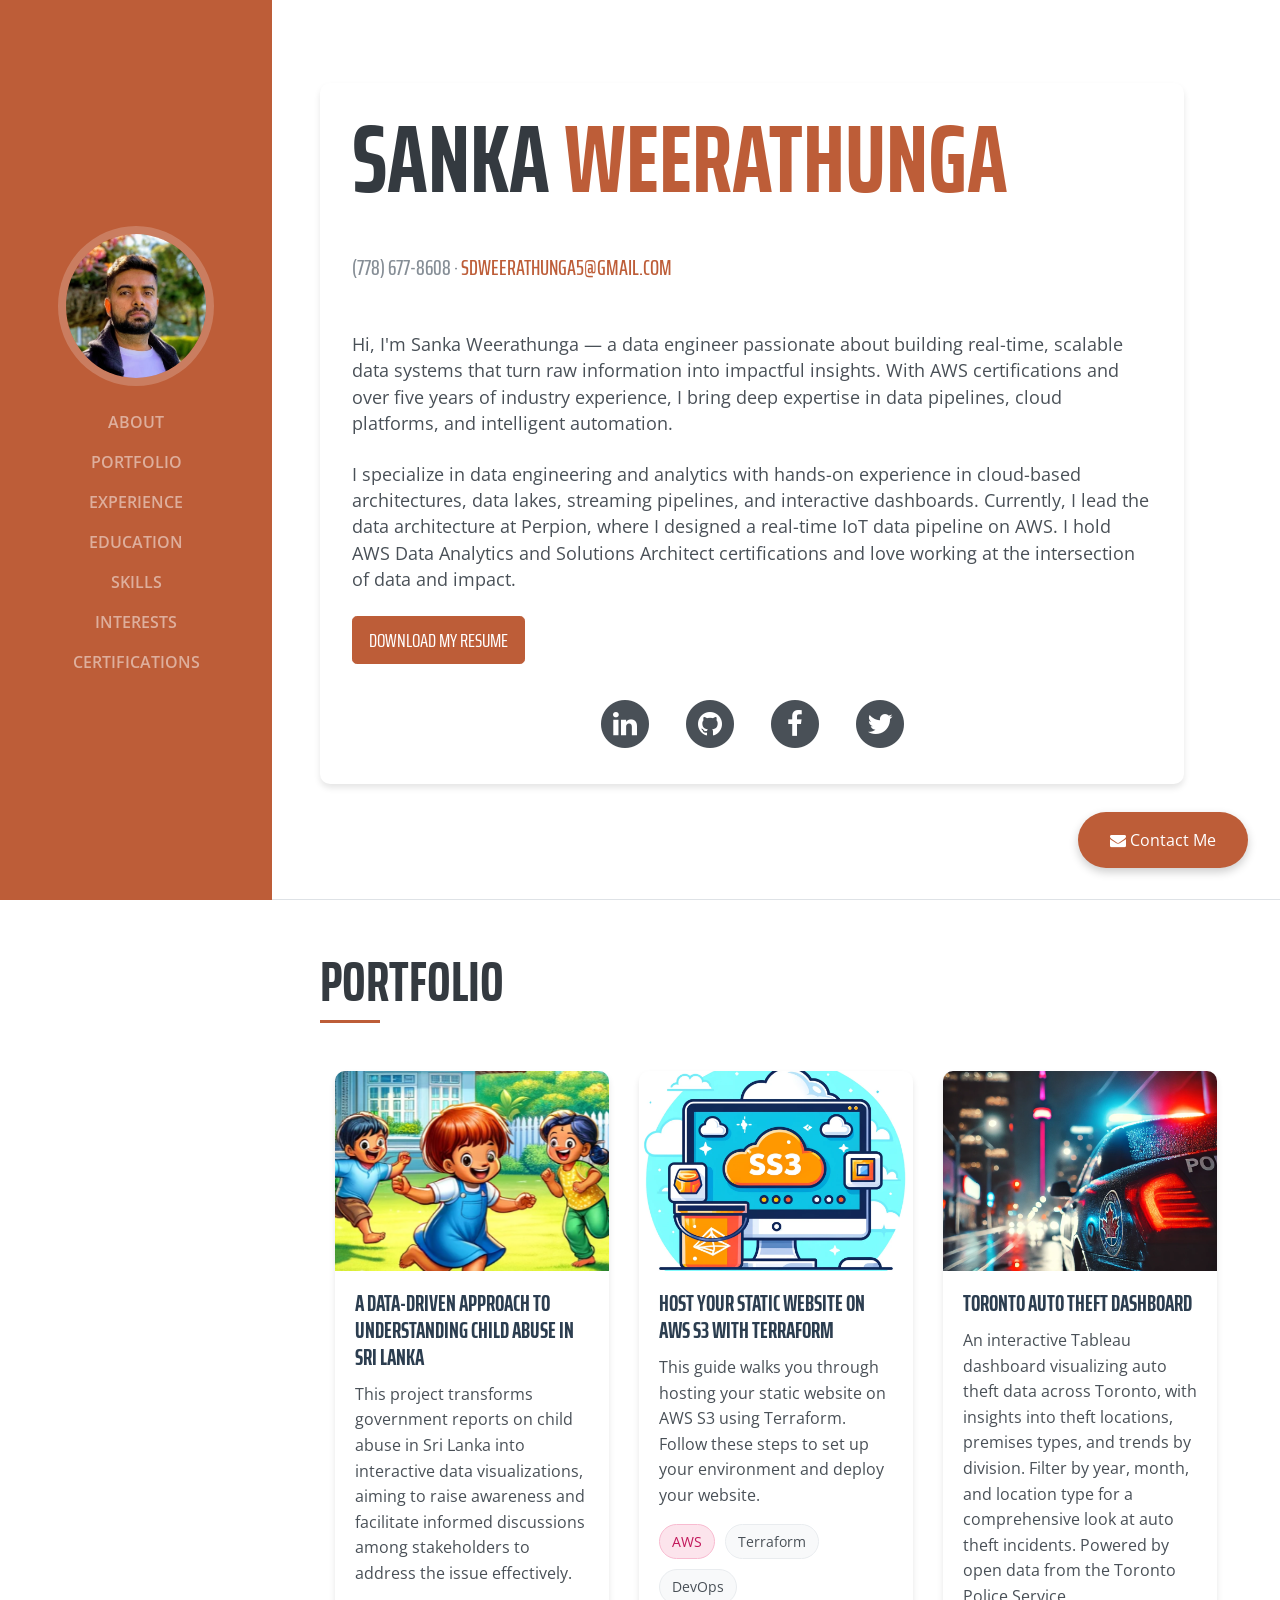
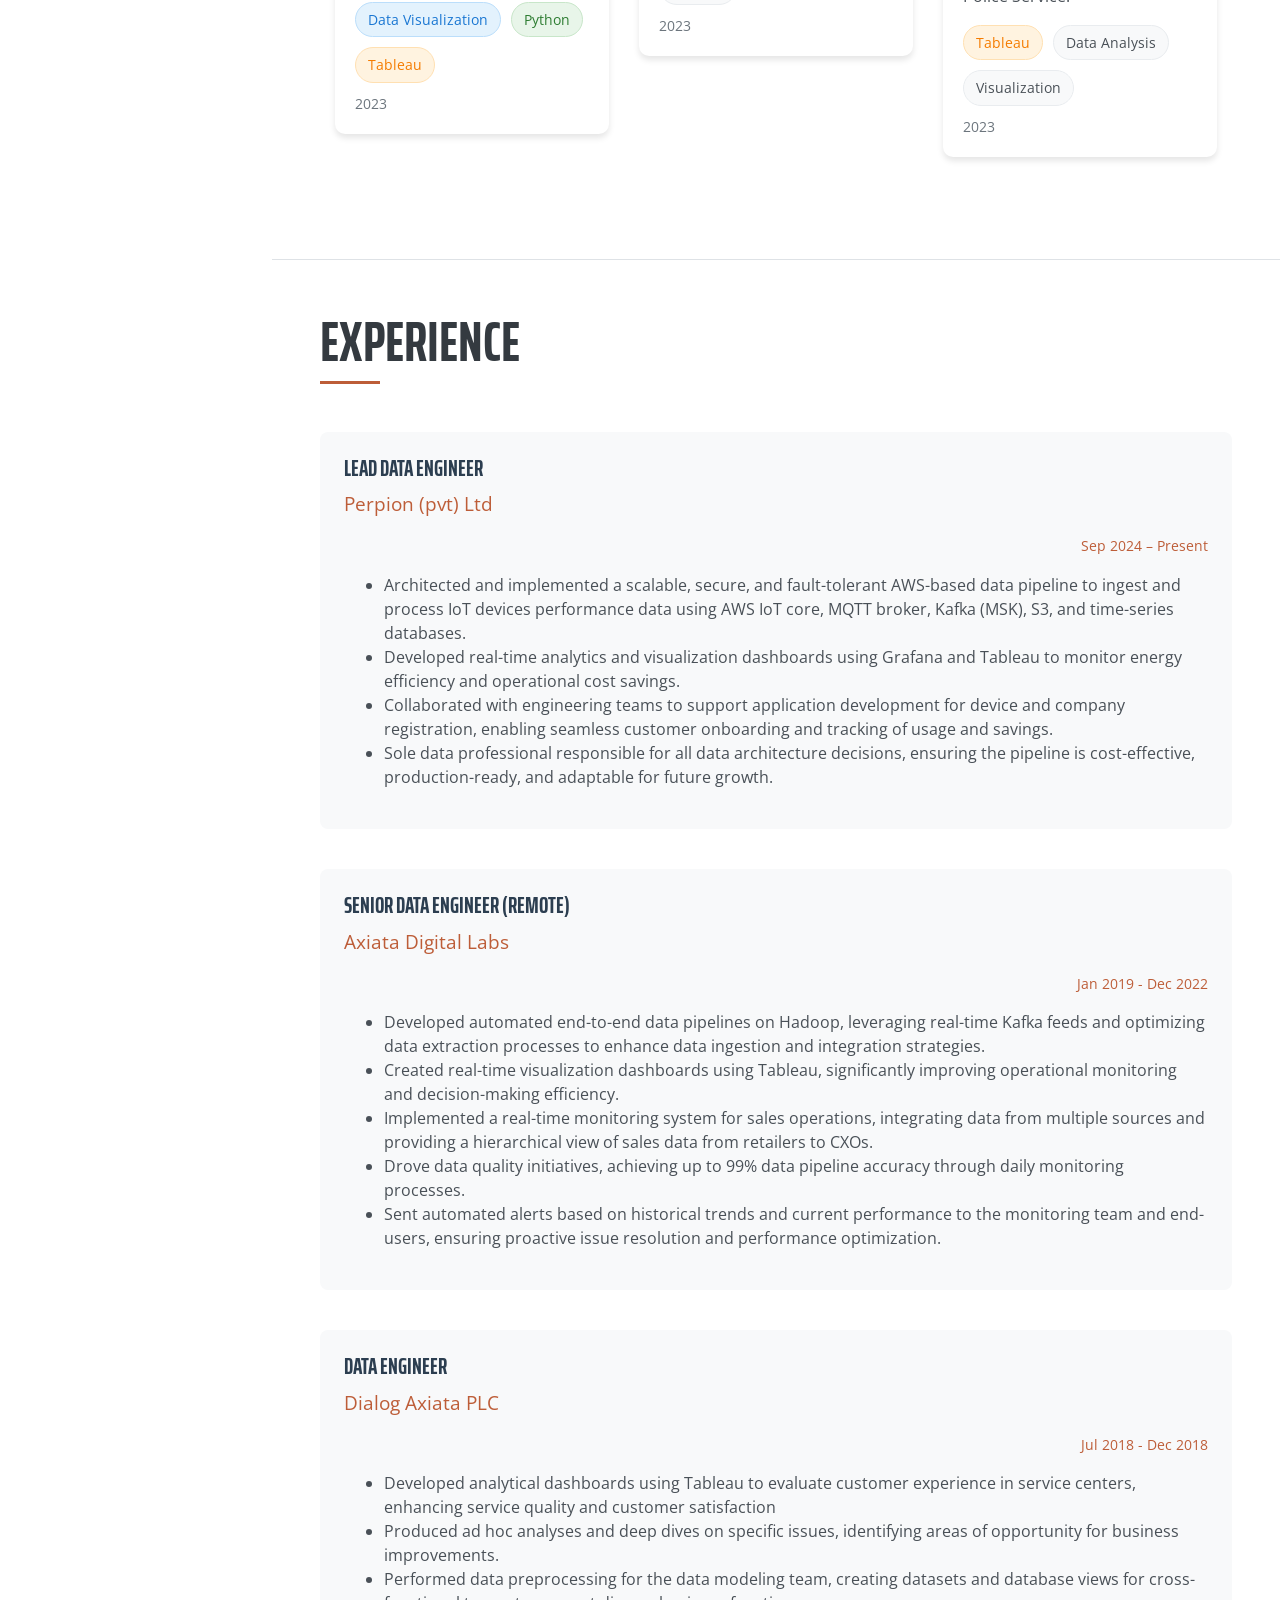
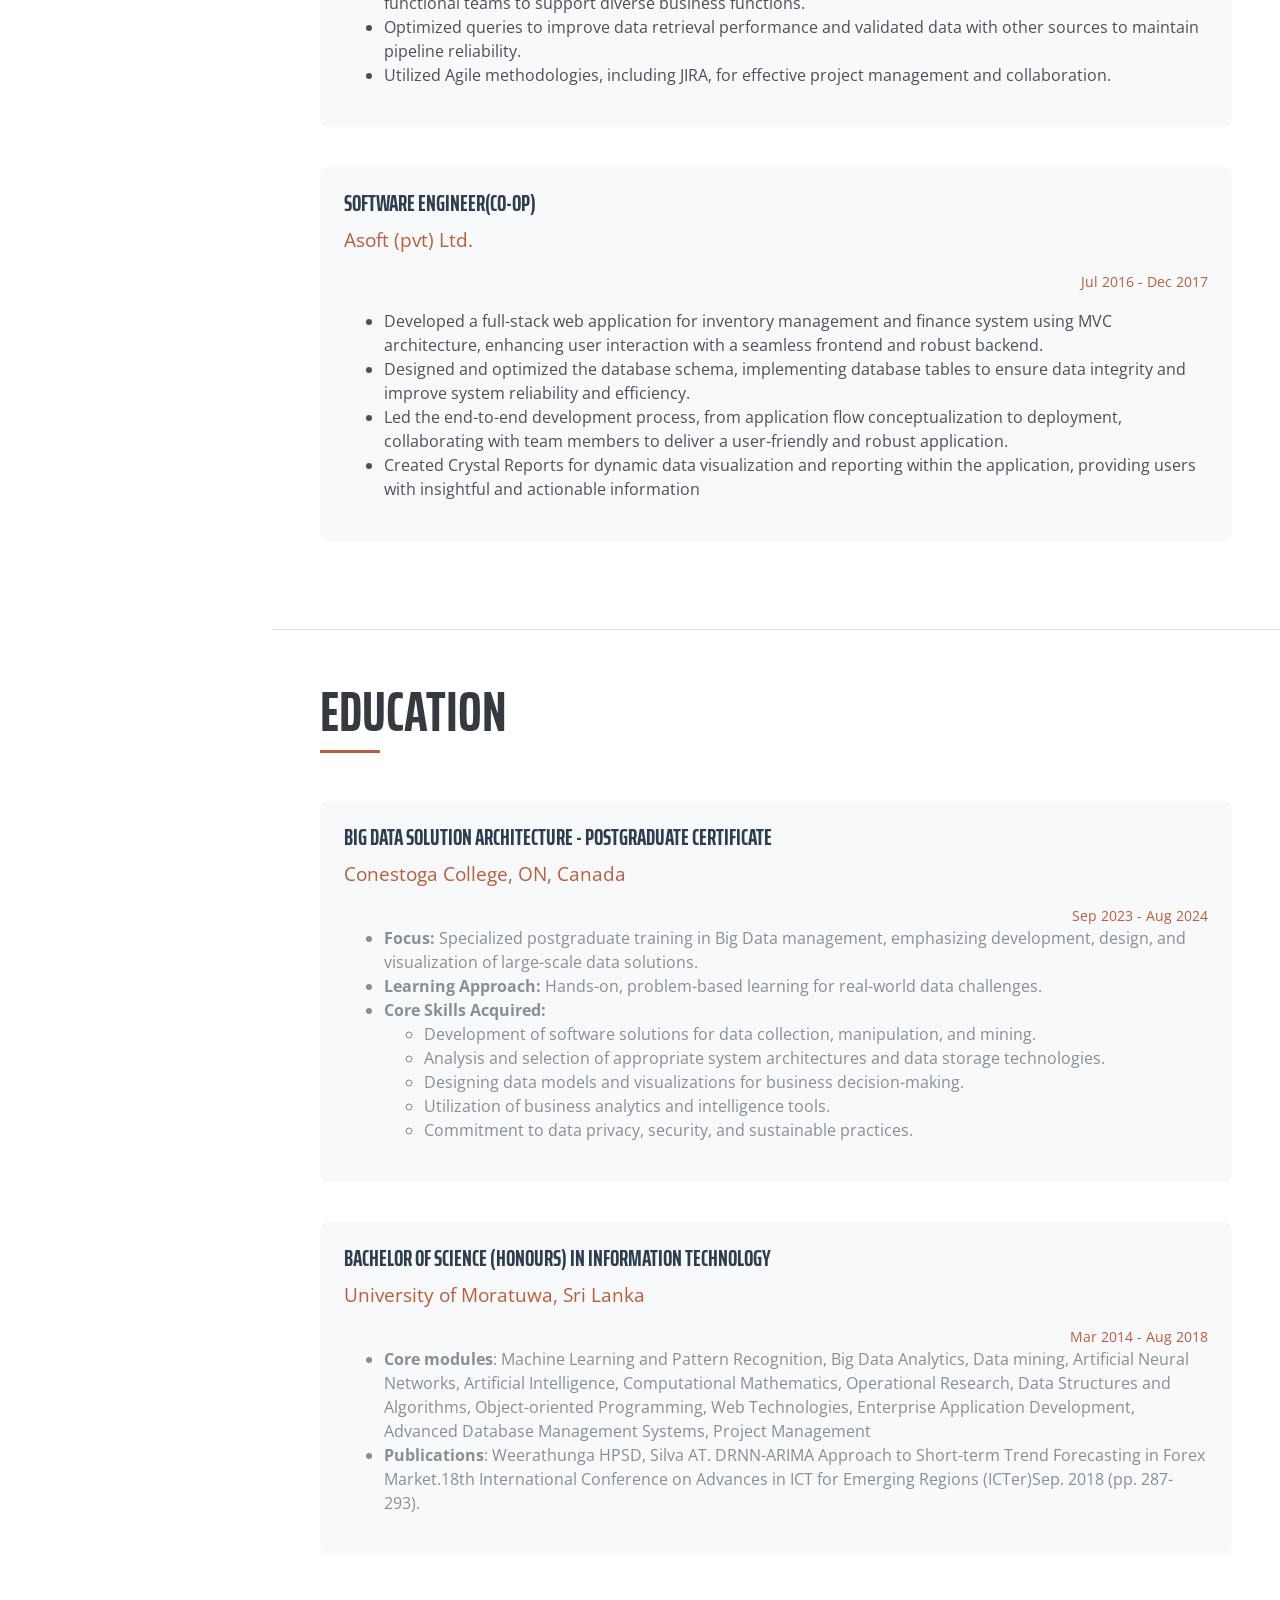
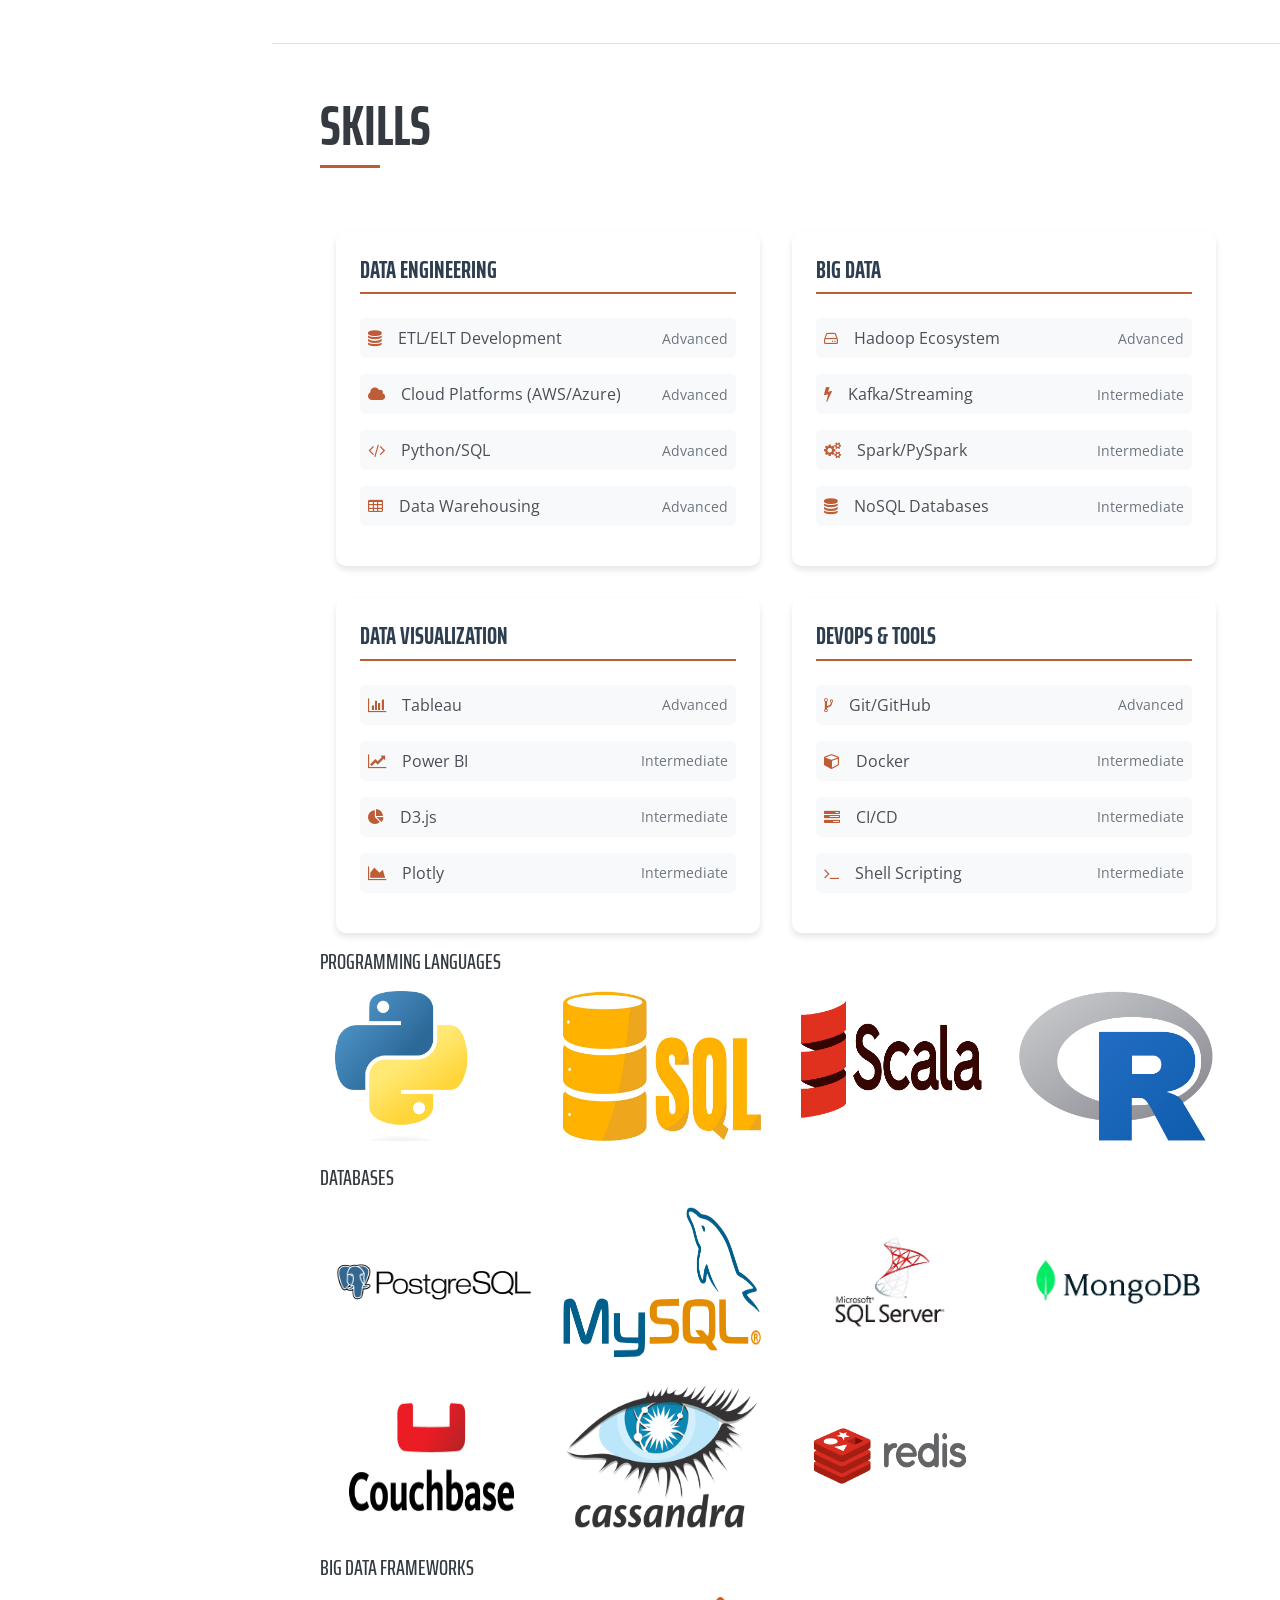
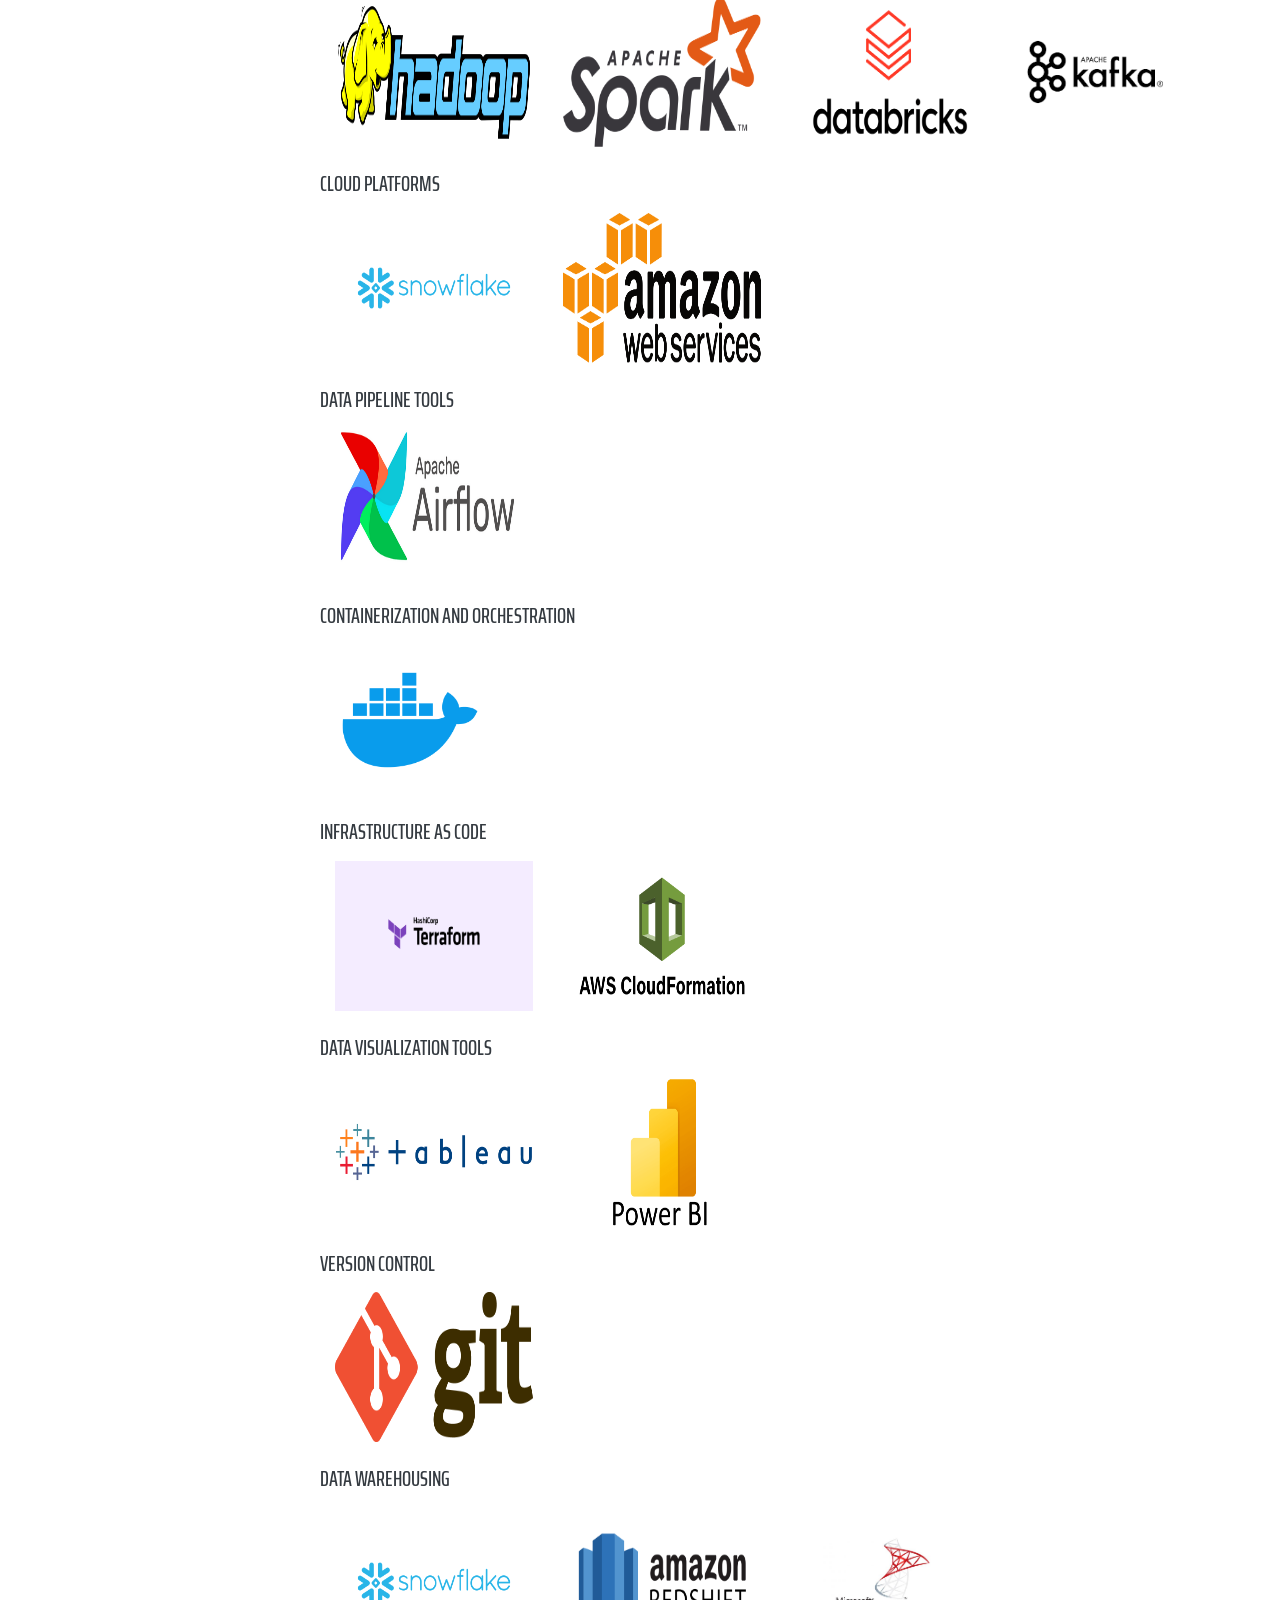
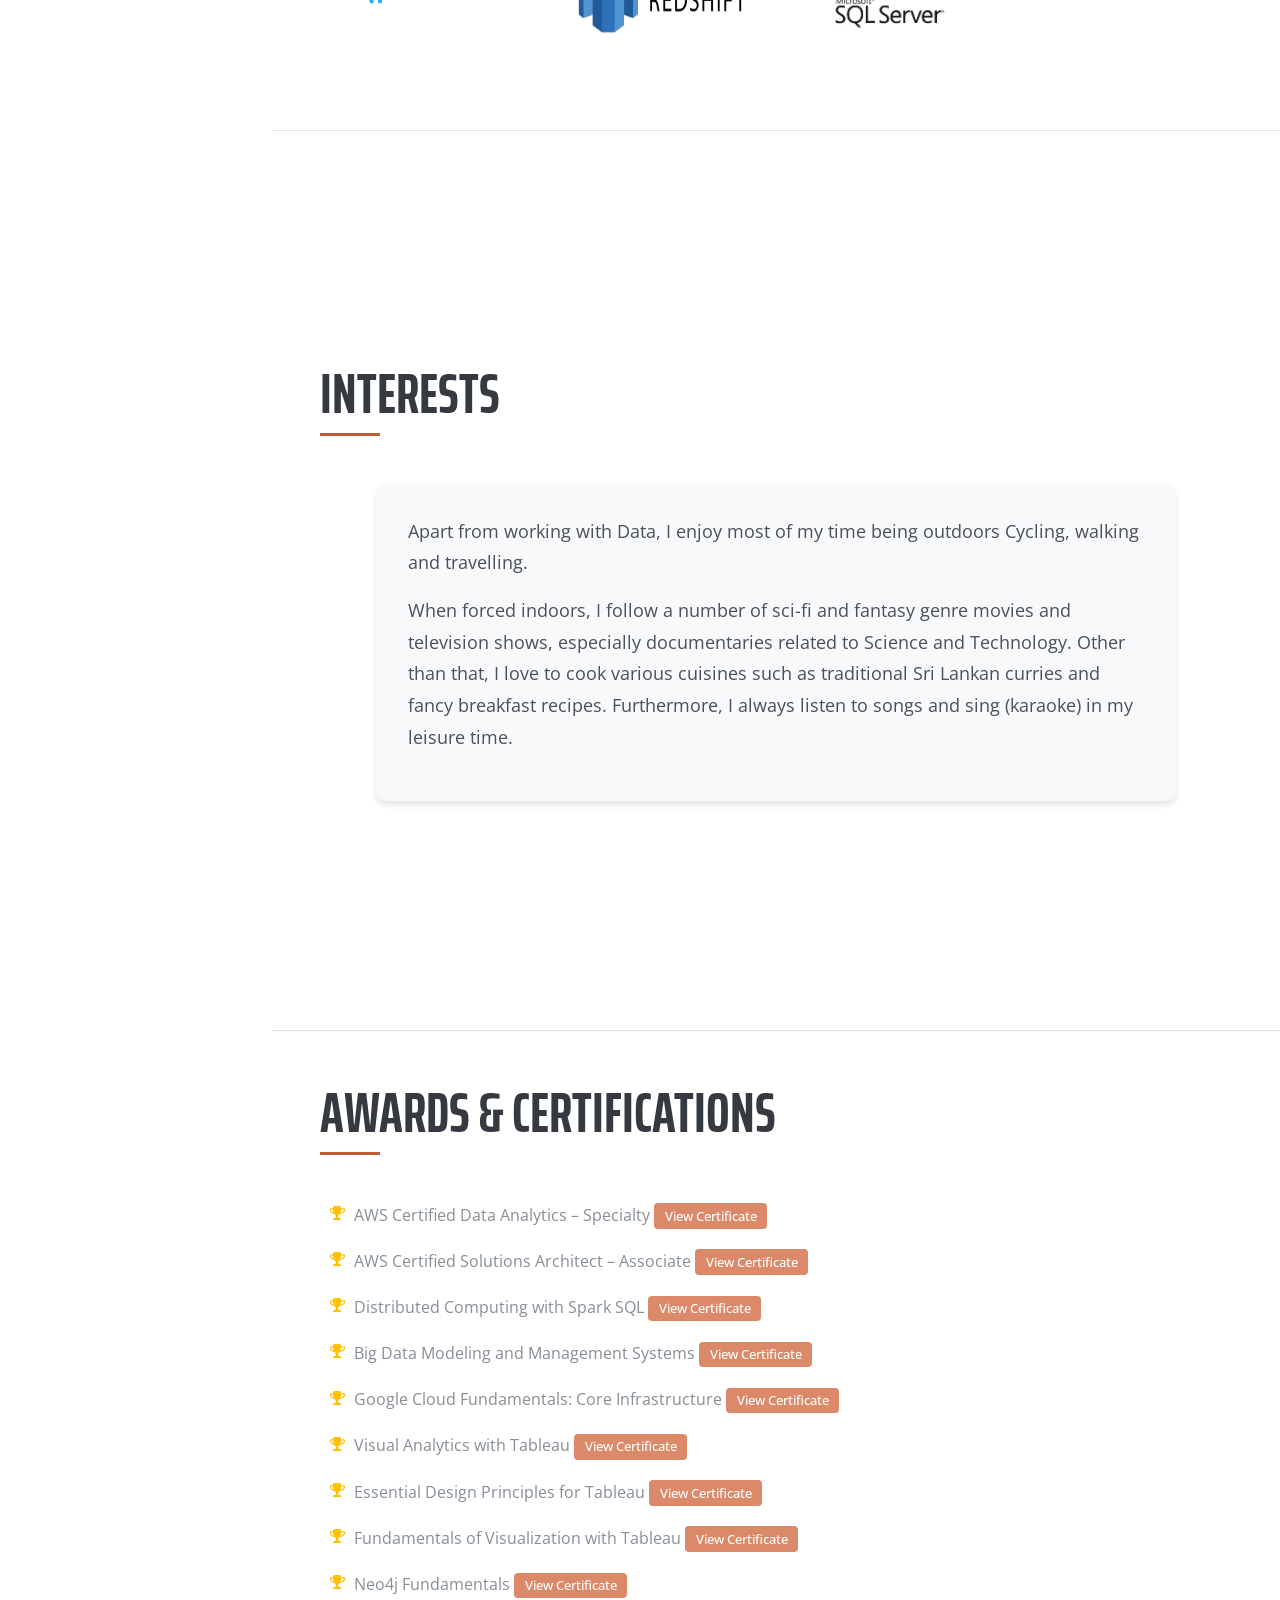
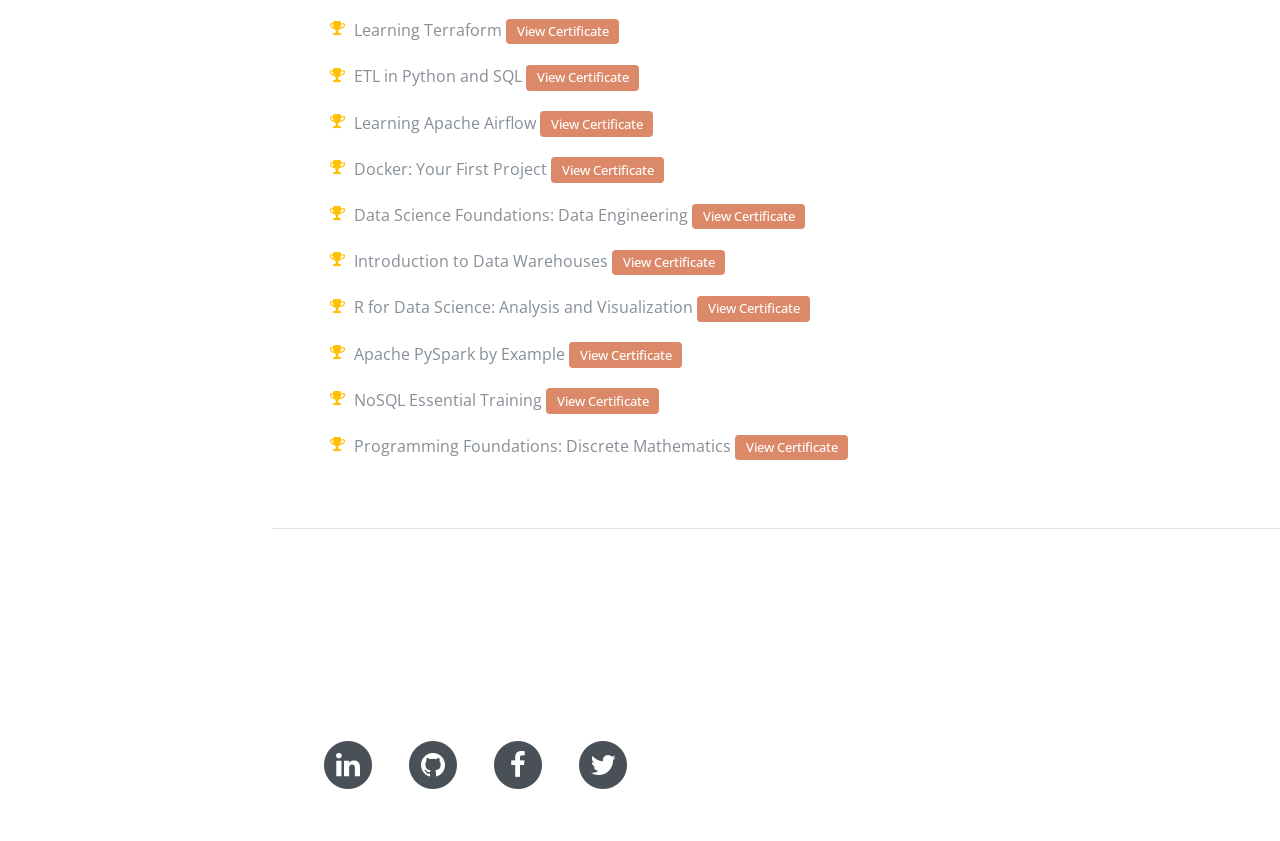
==== commit ed20c904: "Content update" ====
--- a/index.html
+++ b/index.html
@@ -89,30 +89,29 @@
     <section class="resume-section p-3 p-lg-5 d-flex d-column" id="about">
       <div class="my-auto">
         <div class="section-content">
-          <h1 class="mb-0">Sanka
+          <h1 class="mb-5">Sanka
             <span class="text-primary">Weerathunga</span>
           </h1>
           <div class="subheading mb-5">(778) 677-8608 ·
             <a href="mailto:sdweerathunga5@gmail.com">sdweerathunga5@gmail.com</a>
           </div>
           <div class="about-content">
-            <p class="about-text">As a dedicated Data Engineer with over five years of industry experience, I specialize in building robust data pipelines, 
-            integrating diverse data sources, and developing high-impact visualizations. My expertise spans across cloud platforms like AWS and Azure, 
-            and I am particularly skilled in delivering real-time and batch data processing solutions that drive organizational transformation.</p>
-
-            <p class="about-text">My technical proficiency includes a deep understanding of modern big data architecture, data security, and design principles, 
-            with hands-on experience in handling structured, semi-structured, and unstructured data. 
-            I thrive on collaborating with cross-functional teams to enhance data flow, implement governance and privacy measures, 
-            and ensure data quality across the board.</p>
-
-            <p class="about-text">Driven by curiosity and a passion for data, I continuously seek to refine, enhance, 
+            <p class="about-text">Hi, I'm Sanka Weerathunga — a data engineer passionate about building real-time, scalable data systems that turn raw information into impactful insights.
+
+              With AWS certifications and over five years of industry experience, I bring deep expertise in data pipelines, cloud platforms, and intelligent automation.</p>
+
+            <p class="about-text">I specialize in data engineering and analytics with hands-on experience in cloud-based architectures, data lakes, streaming pipelines, and interactive dashboards.
+
+              Currently, I lead the data architecture at Perpion, where I designed a real-time IoT data pipeline on AWS. I hold AWS Data Analytics and Solutions Architect certifications and love working at the intersection of data and impact.</p>
+
+            <!-- <p class="about-text">Driven by curiosity and a passion for data, I continuously seek to refine, enhance, 
             and adapt data solutions to the ever-evolving technological landscape. My fascination with the transformative power of data motivates my ongoing learning and exploration in the field, 
             with the goal of advancing best practices and contributing to data-driven decision-making.</p>
 
             <p class="about-text">In this dynamic field, I am committed to being a lifelong learner and innovator, 
             always ready to adapt and apply my knowledge to new challenges. 
             Join me on this journey of discovery and growth, where every dataset tells a story, 
-            and every challenge is an opportunity for innovation.</p>
+            and every challenge is an opportunity for innovation.</p> -->
           </div>
 
           <div class="subheading mb-3">
@@ -178,6 +177,26 @@
 
         <div class="experience-item">
           <div class="resume-content mr-auto">
+            <h3 class="experience-title">Lead Data Engineer</h3>
+            <div class="experience-company">Perpion (pvt) Ltd</div>
+            <div class="experience-date text-md-right">
+              <span class="text-primary">Sep 2024 – Present</span>
+            </div>
+            <ul class="experience-description">
+              <li>Architected and implemented a scalable, secure, and fault-tolerant AWS-based data pipeline to ingest and process IoT devices
+                performance data using AWS IoT core, MQTT broker, Kafka (MSK), S3, and time-series databases.</li>
+              <li>Developed real-time analytics and visualization dashboards using Grafana and Tableau to monitor energy efficiency and operational cost
+                savings.</li>
+              <li>Collaborated with engineering teams to support application development for device and company registration, enabling seamless
+                customer onboarding and tracking of usage and savings.</li>
+              <li>Sole data professional responsible for all data architecture decisions, ensuring the pipeline is cost-effective, production-ready, and
+                adaptable for future growth.</li>
+            </ul>
+          </div>
+        </div>
+
+        <div class="experience-item">
+          <div class="resume-content mr-auto">
             <h3 class="experience-title">Senior Data Engineer (remote)</h3>
             <div class="experience-company">Axiata Digital Labs</div>
             <div class="experience-date text-md-right">
@@ -226,7 +245,7 @@
                 with team members to deliver a user-friendly and robust application.</li>
               <li>Created Crystal Reports for dynamic data visualization and reporting within the application, providing users
                 with insightful and actionable information</li>
-              <li>Technology Stack:<b> C# .NET, JavaScript, HTML, CSS, Bootstrap, JQuery, and MSSQL Server</b></li>
+              <!-- <li>Technology Stack:<b> C# .NET, JavaScript, HTML, CSS, Bootstrap, JQuery, and MSSQL Server</b></li> -->
             </ul>
           </div>
         </div>
@@ -256,7 +275,7 @@
                   <li>Utilization of business analytics and intelligence tools.</li>
                   <li>Commitment to data privacy, security, and sustainable practices.</li>
                 </ul>
-              <li><strong>Semester 01 GPA:</strong> 3.86/4</li>
+              <!-- <li><strong>Semester 01 GPA:</strong> 3.86/4</li> -->
             </ul>
           </div>
         </div>
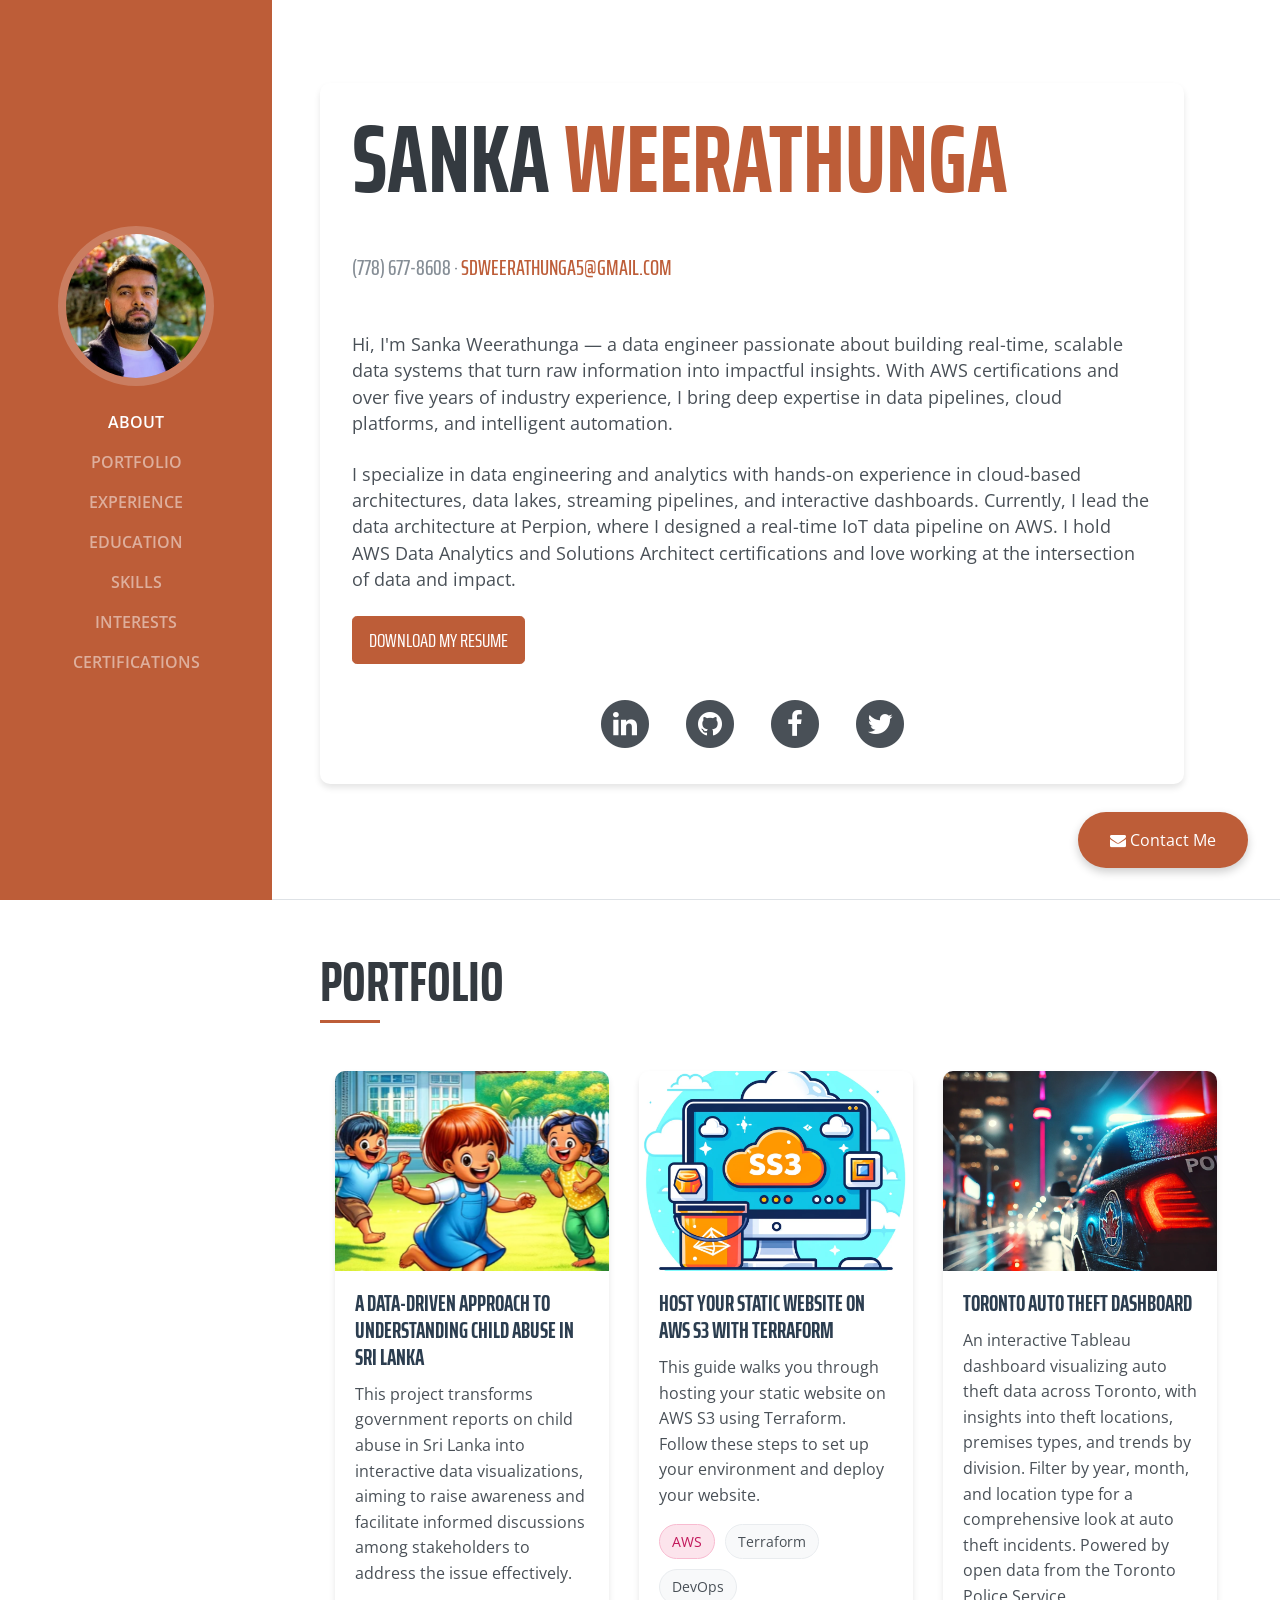
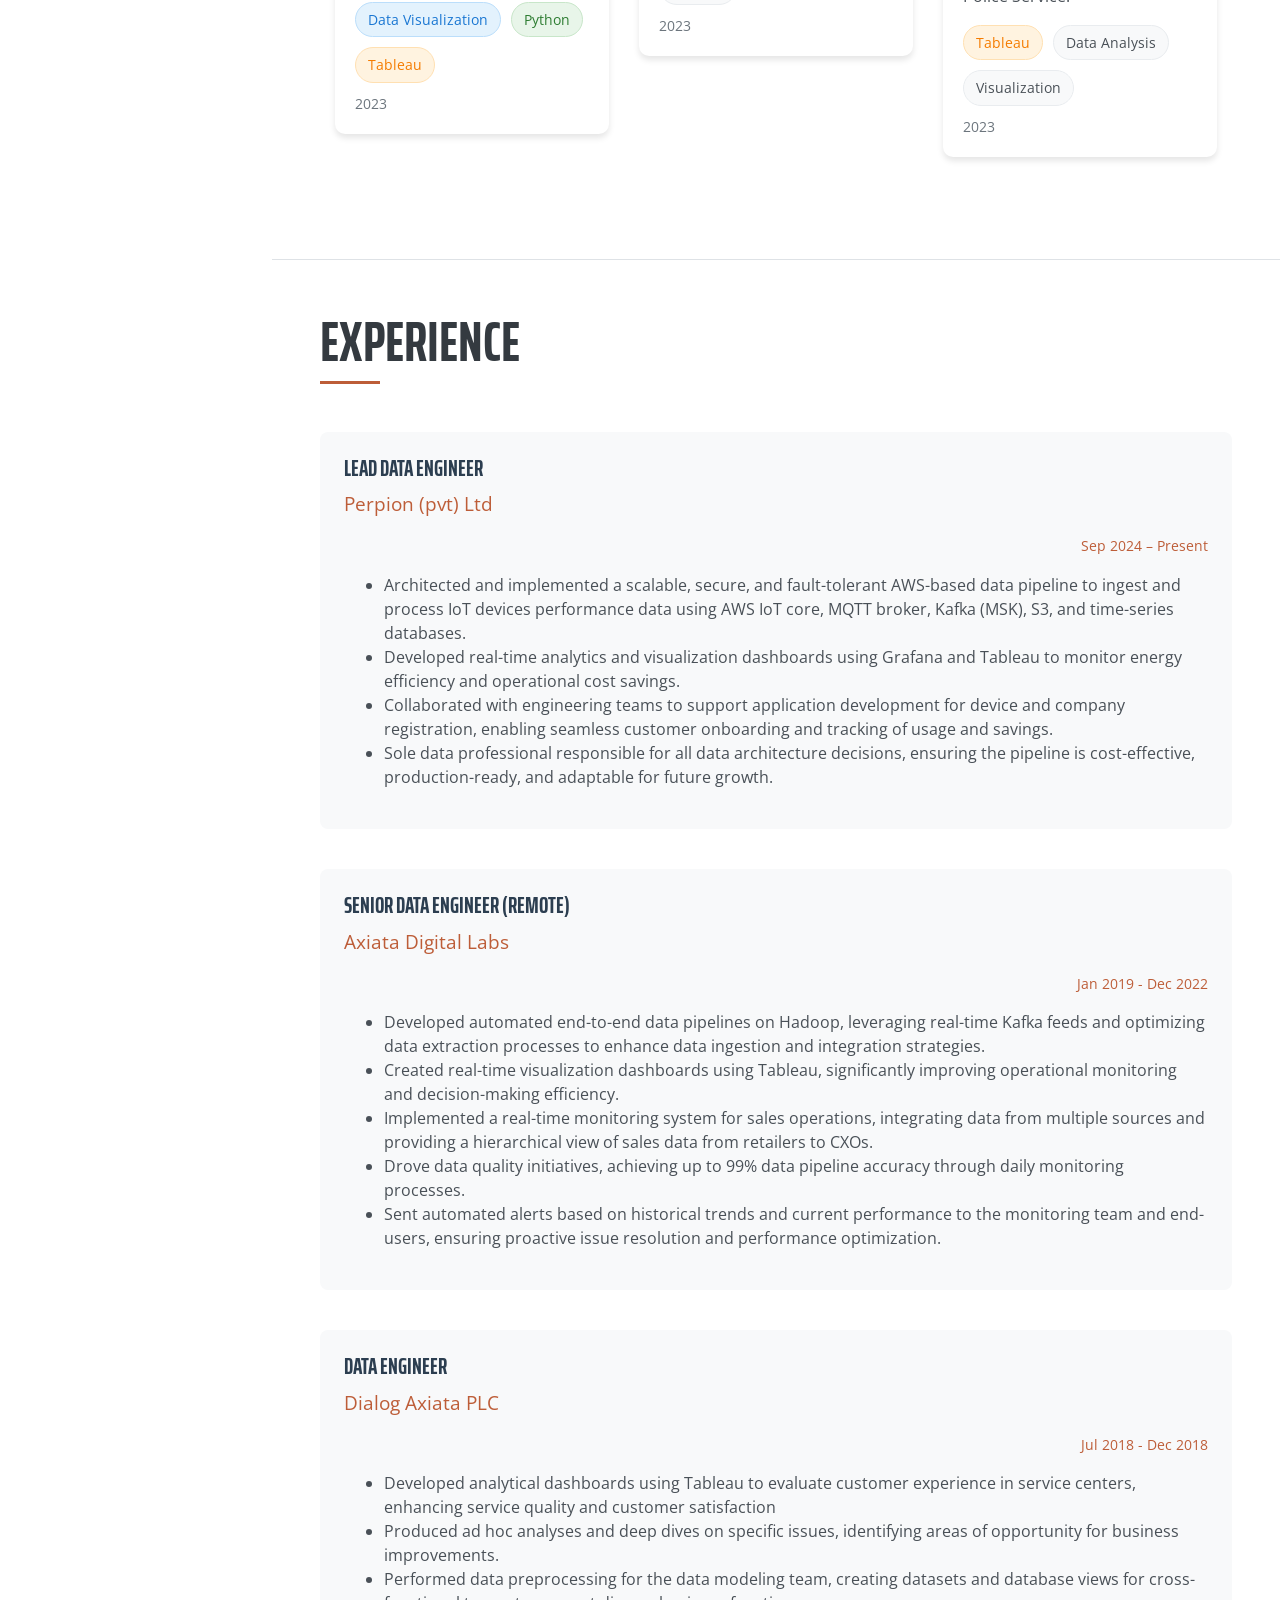
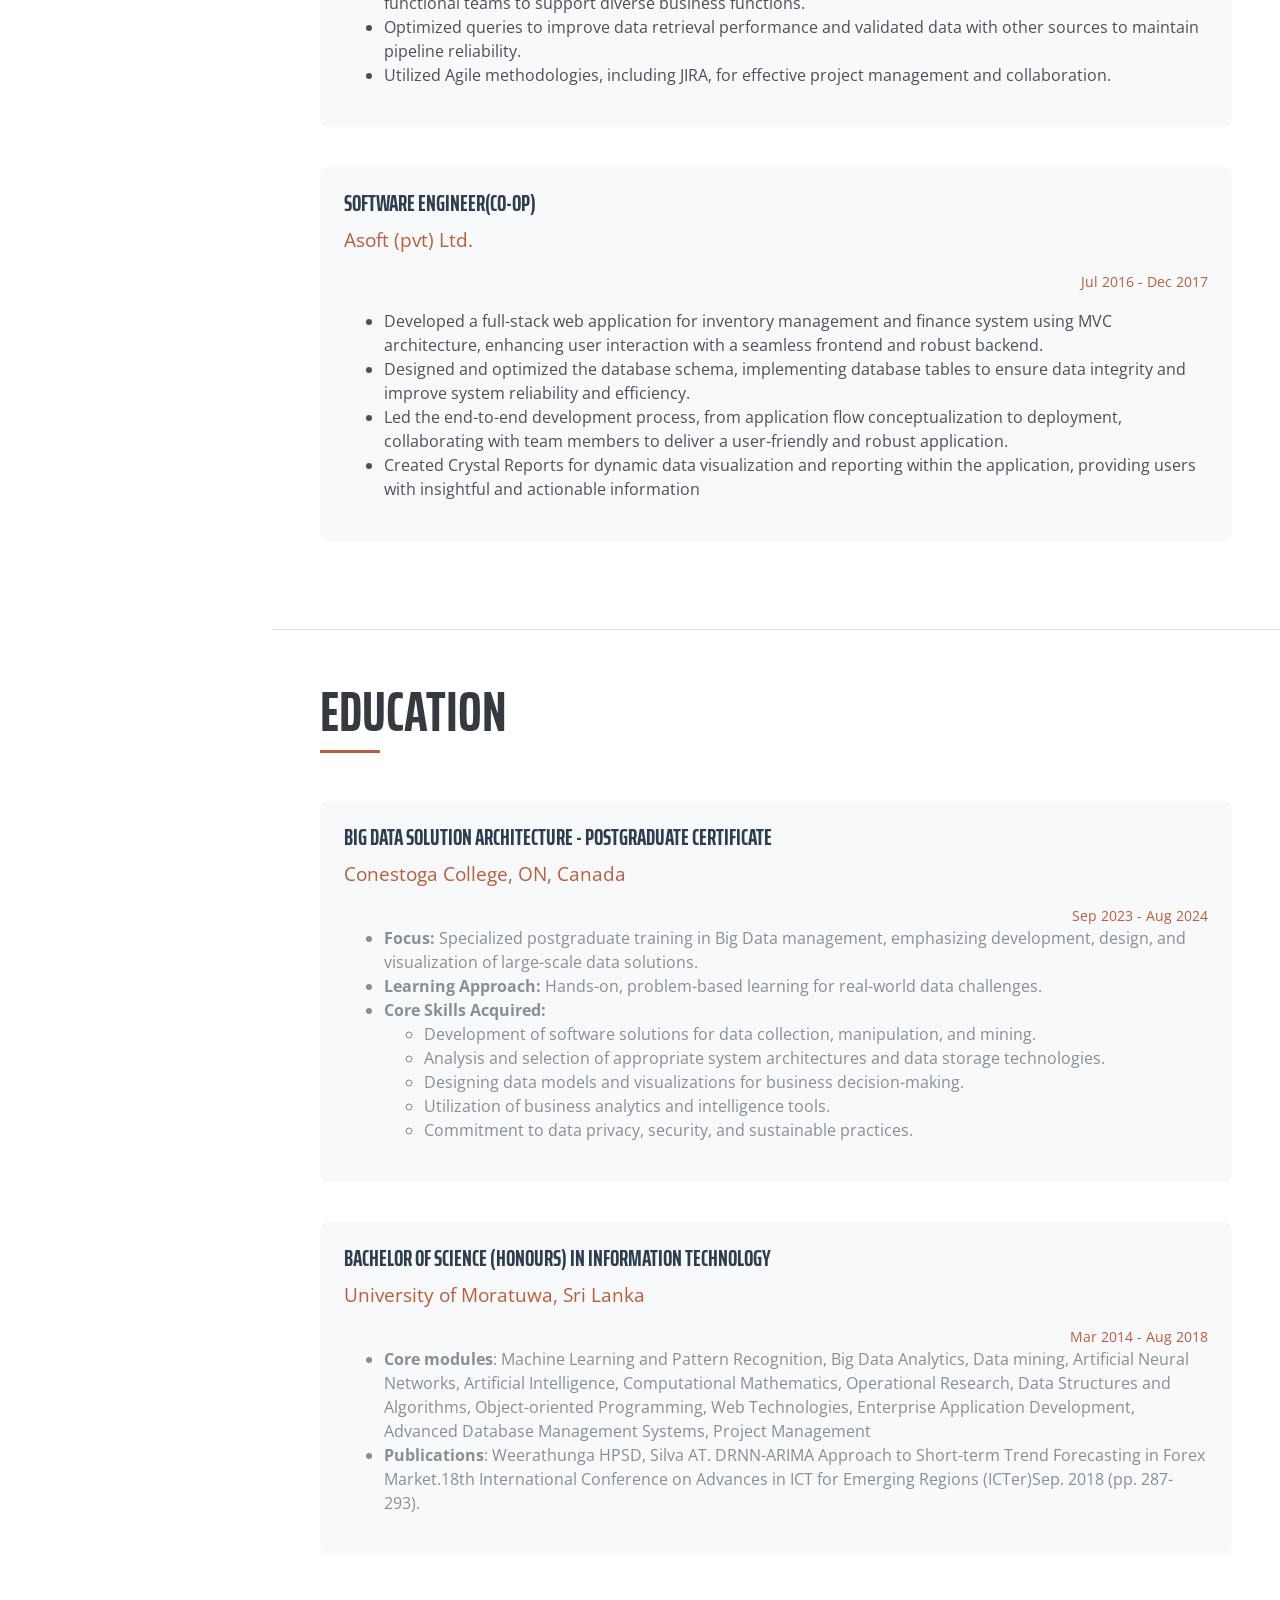
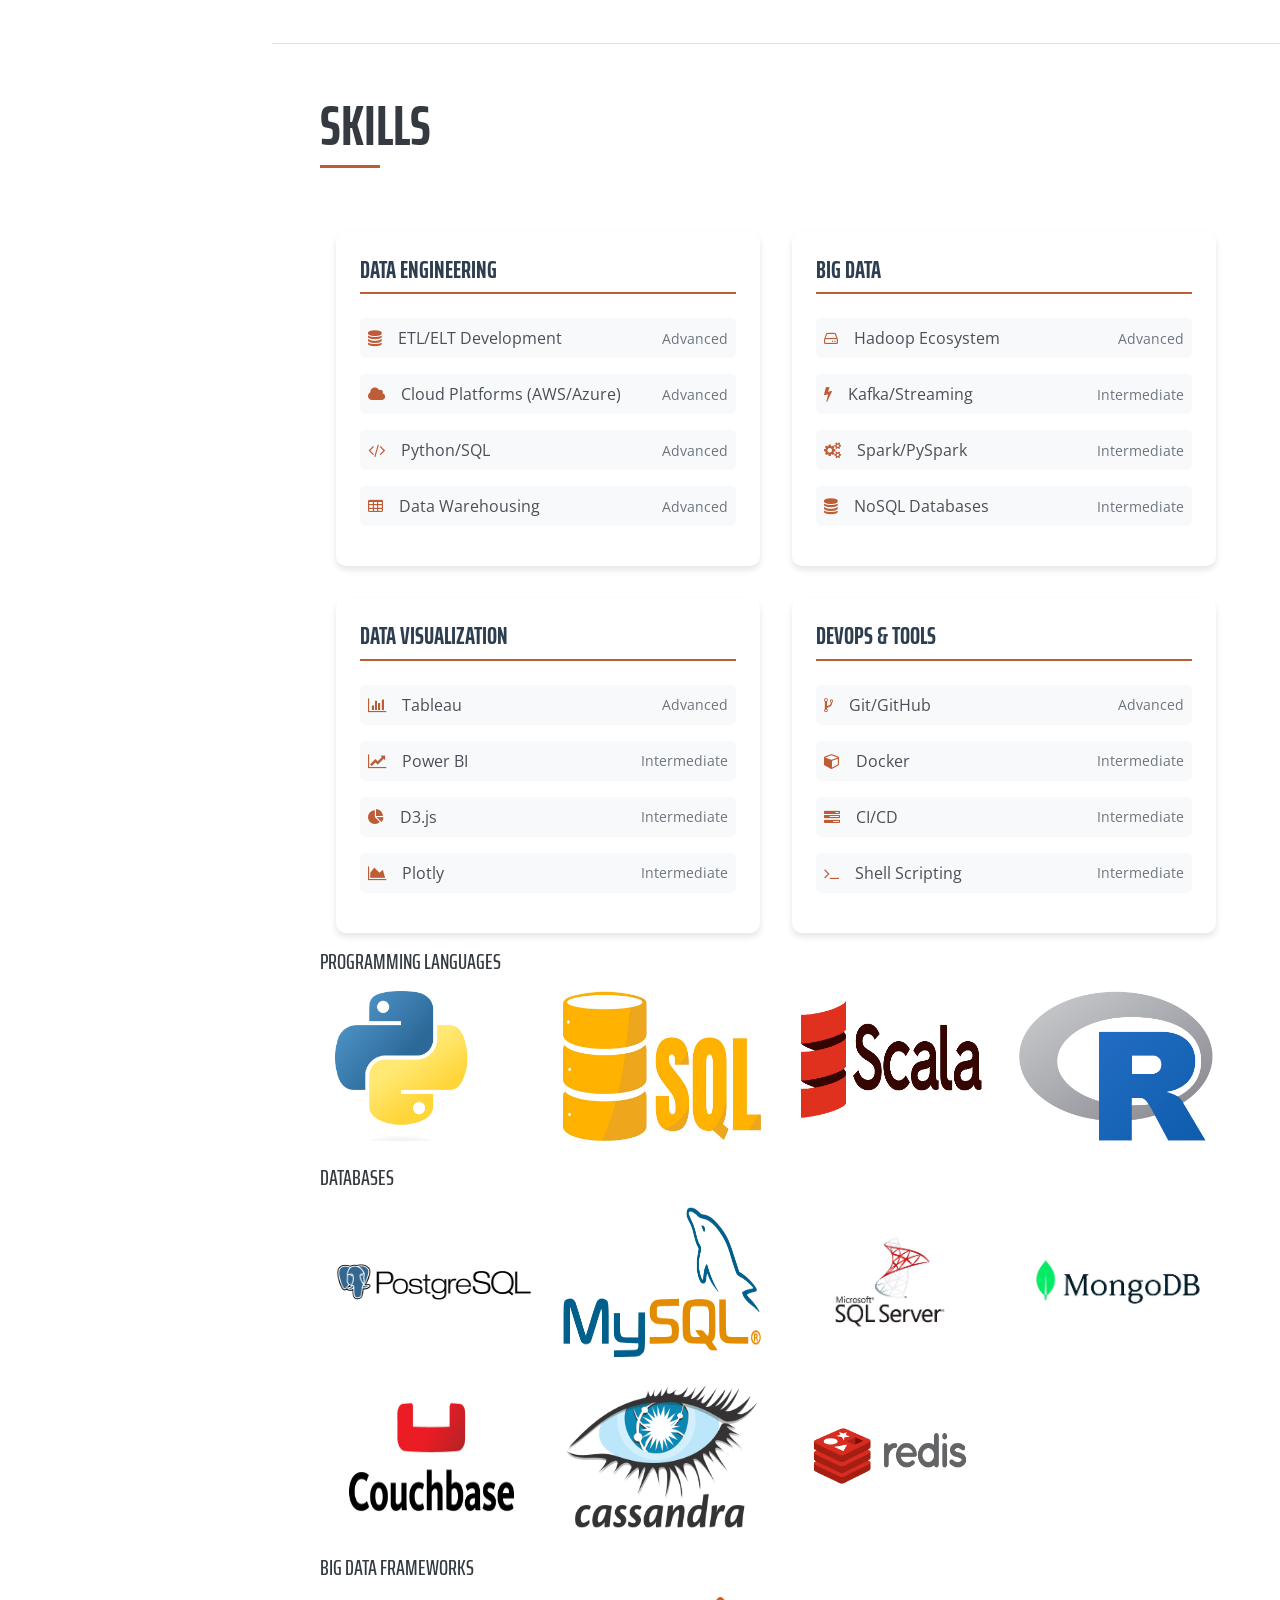
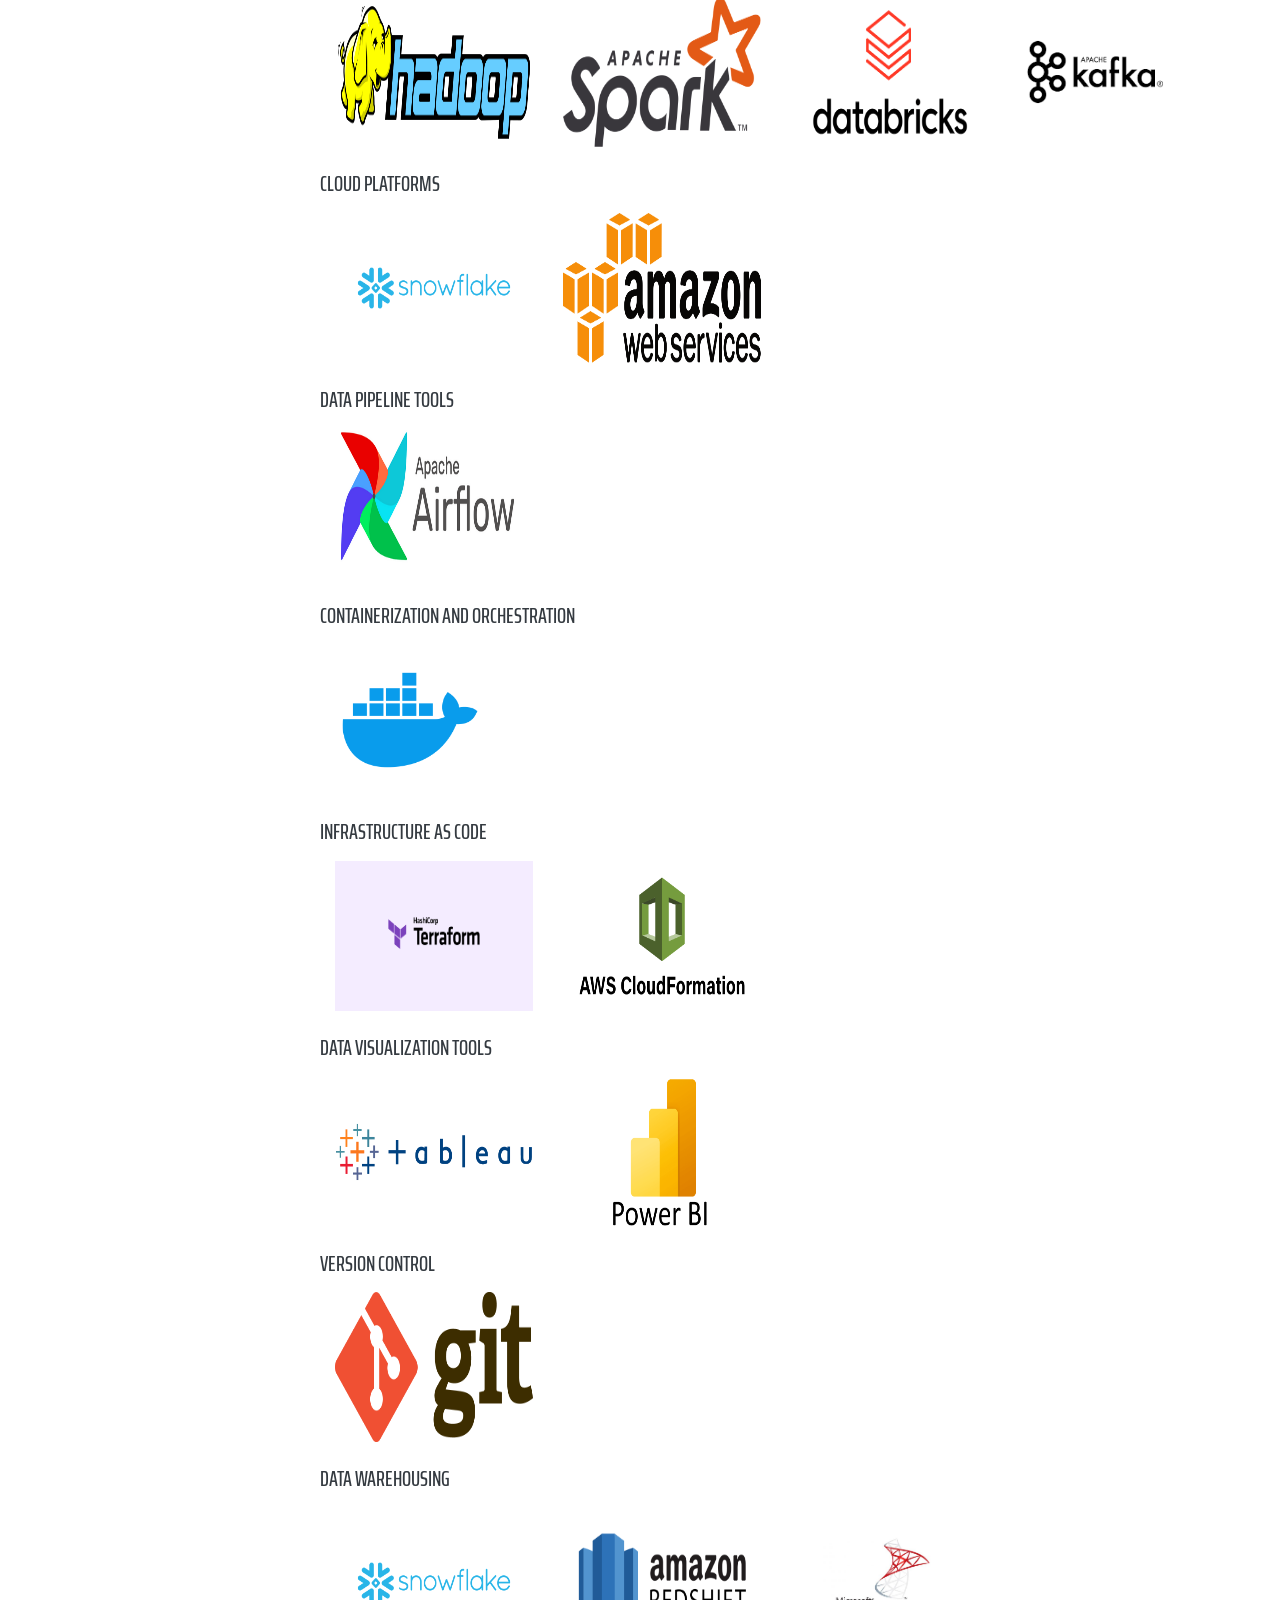
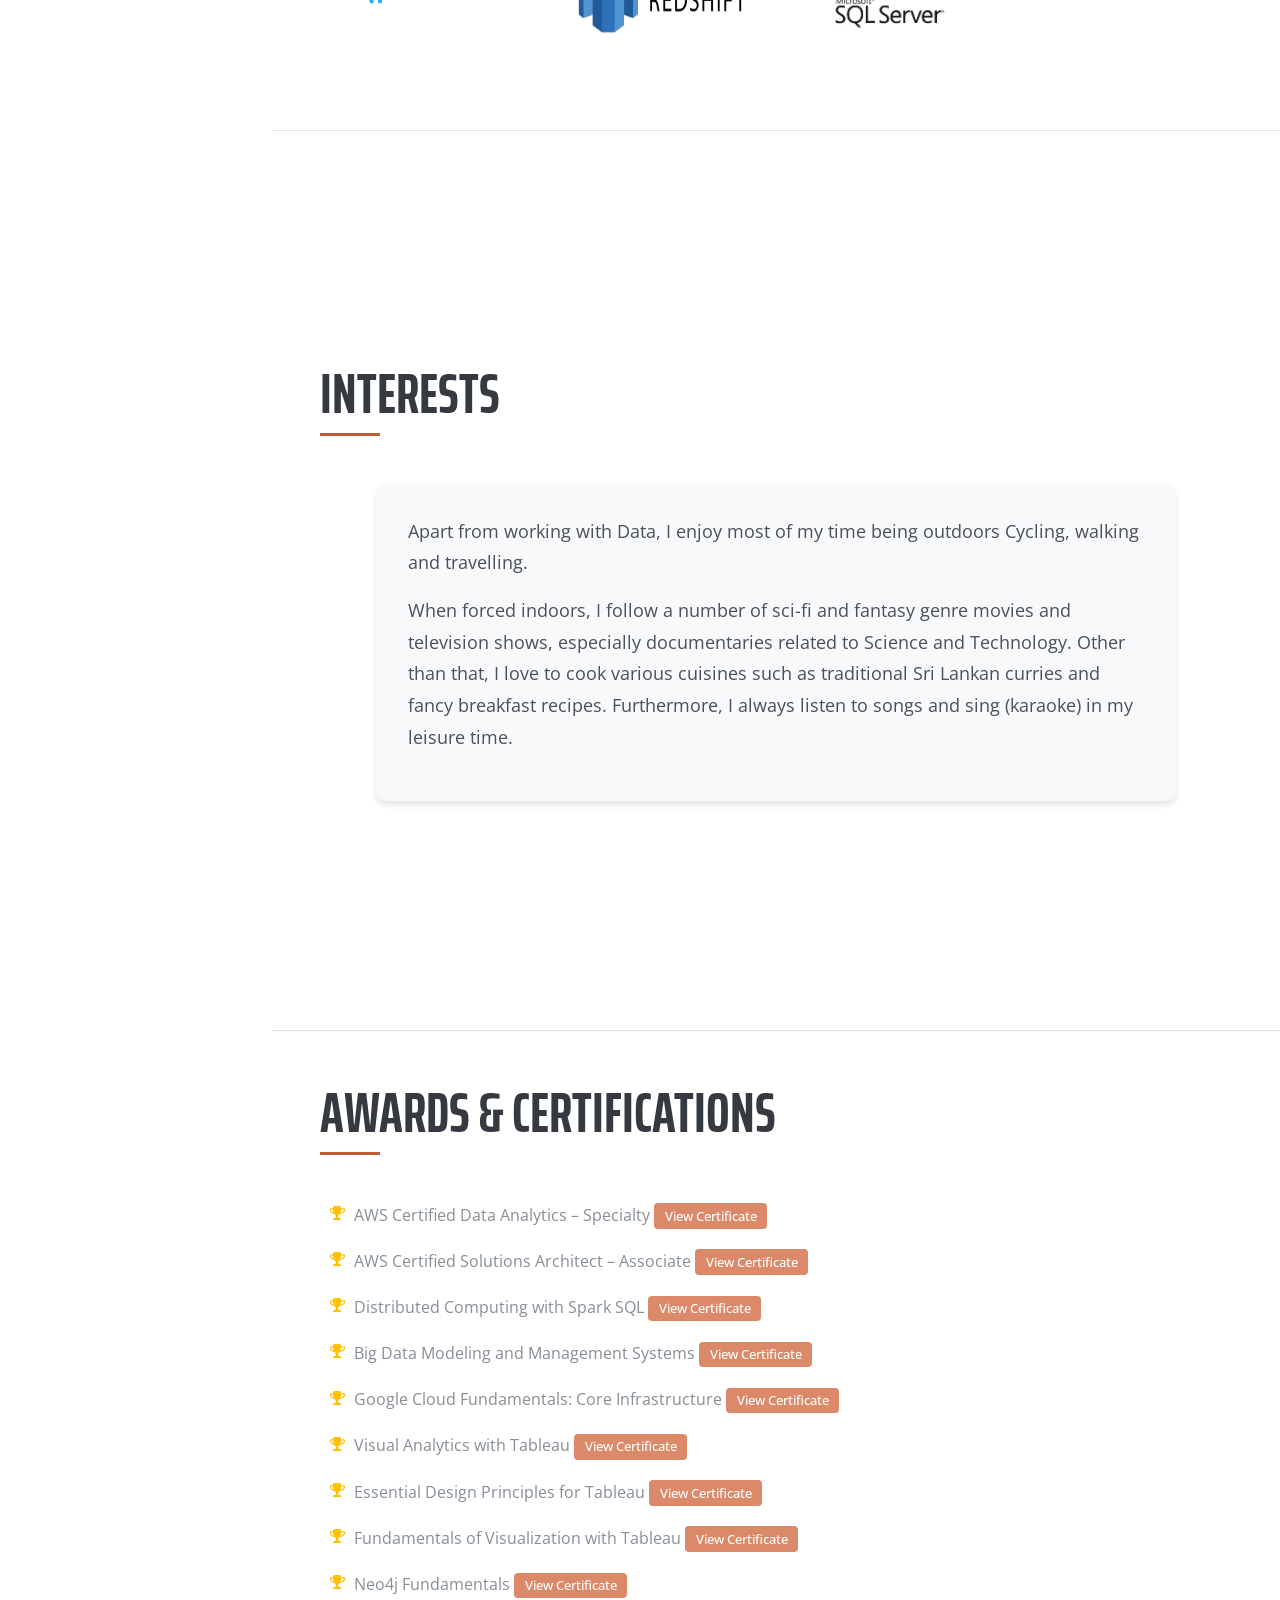
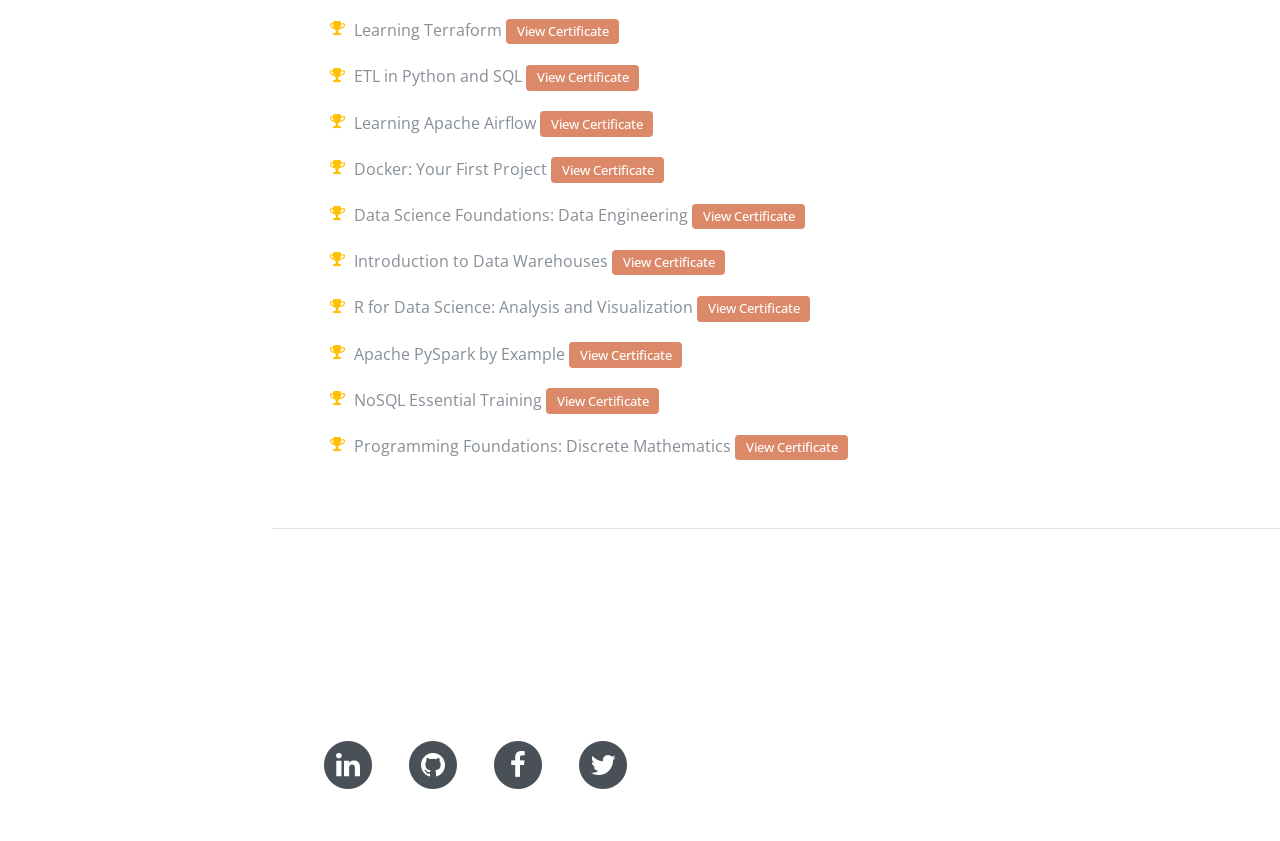
==== commit 625ba87d: "redeploy after renewwing domain" ====
--- a/index.html
+++ b/index.html
@@ -481,7 +481,7 @@
       </div>
     </section>
 
-  </div>
+  </div> 
   
   <div id="footer-component"></div>
   <script src="js/components.js"></script>
